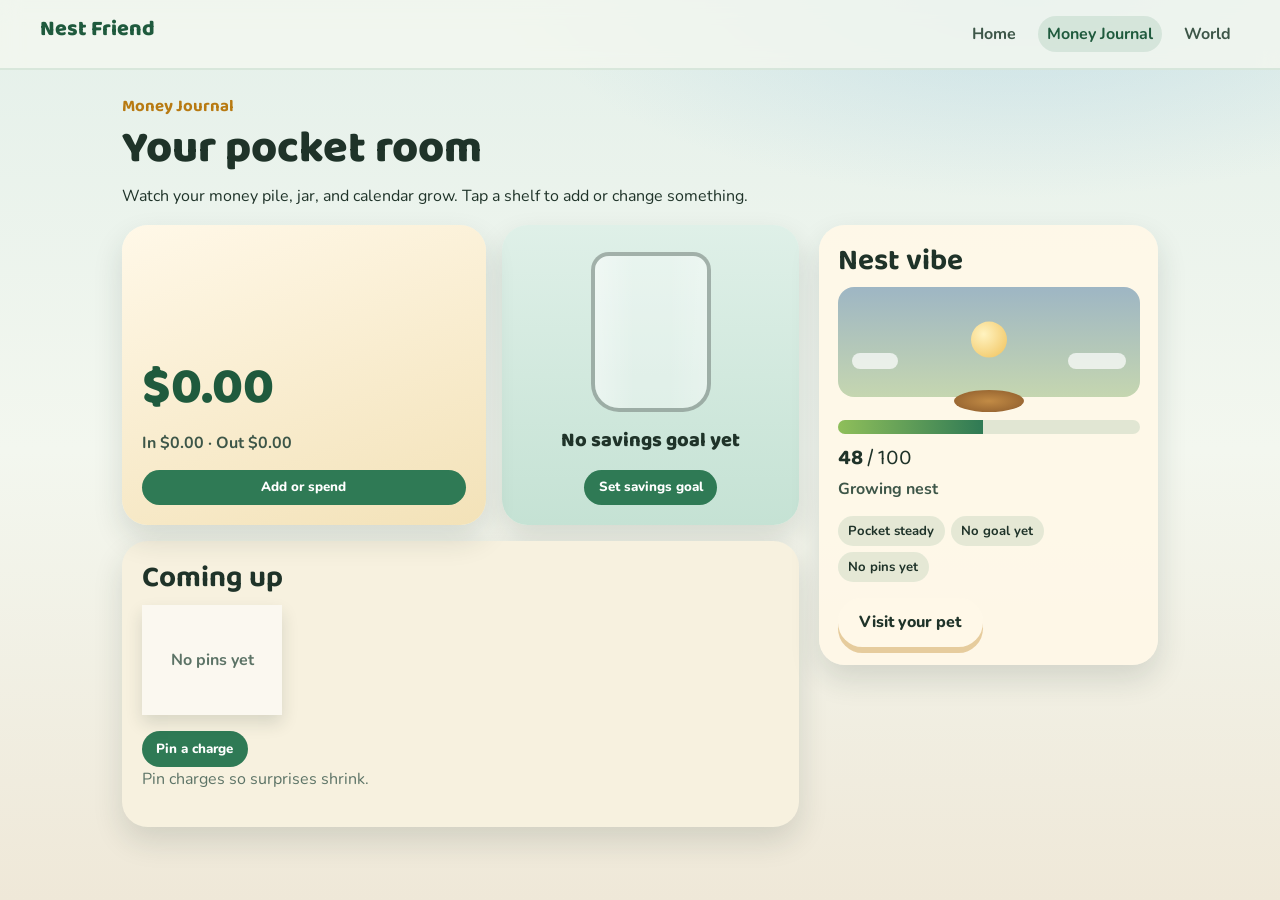
==== budget.html @ 7191e3bd "init" ====
<!DOCTYPE html>
<html lang="en">
<head>
  <meta charset="UTF-8">
  <meta name="viewport" content="width=device-width, initial-scale=1.0">
  <title>Money Journal</title>
  <link rel="preconnect" href="https://fonts.googleapis.com">
  <link rel="preconnect" href="https://fonts.gstatic.com" crossorigin>
  <link href="https://fonts.googleapis.com/css2?family=Baloo+2:wght@500;600;700;800&family=Nunito:wght@400;600;700;800&display=swap" rel="stylesheet">
  <link rel="stylesheet" href="css/styles.css">
</head>
<body class="page-budget">
  <div class="sky-wash sky-wash-soft" aria-hidden="true"></div>

  <header class="site-header">
    <a class="brand" href="index.html" data-brand="nest">Nest Friend</a>
    <nav class="site-nav" aria-label="Main">
      <a href="index.html">Home</a>
      <a href="budget.html" aria-current="page">Money Journal</a>
      <a href="world.html" data-brand="world">World</a>
    </nav>
  </header>

  <main class="pocket-room">
    <header class="pocket-intro">
      <p class="eyebrow">Money Journal</p>
      <h1>Your pocket room</h1>
      <p>Watch your money pile, jar, and calendar grow. Tap a shelf to add or change something.</p>
    </header>

    <section class="pocket-scene" aria-label="Money visualization">
      <div class="pocket-table">
        <div class="pocket-pile" id="pocket-pile">
          <div class="coin-field" id="coin-field" aria-hidden="true"></div>
          <p class="pocket-amount" id="current-balance">$0.00</p>
          <p class="pocket-caption" id="balance-summary">Your pocket is empty</p>
          <button type="button" class="shelf-btn" id="open-money">Add or spend</button>
        </div>

        <div class="savings-jar-wrap" id="savings-jar-wrap">
          <div class="jar">
            <div class="jar-fill" id="jar-fill"></div>
            <div class="jar-glass"></div>
          </div>
          <p class="jar-label" id="goal-label">No savings goal yet</p>
          <p class="jar-amounts" id="goal-amounts"></p>
          <button type="button" class="shelf-btn" id="open-goal">Set savings goal</button>
        </div>

        <div class="charge-board" id="charge-board">
          <h2>Coming up</h2>
          <ul class="sticky-notes" id="sticky-notes"></ul>
          <button type="button" class="shelf-btn" id="open-charge">Pin a charge</button>
          <p class="muted" id="charges-note"></p>
        </div>
      </div>

      <aside class="vibe-card" aria-labelledby="vibe-heading">
        <h2 id="vibe-heading">Nest vibe</h2>
        <div class="vibe-meter" id="vibe-meter">
          <div class="vibe-sky" id="vibe-sky">
            <span class="vibe-sun" id="vibe-sun"></span>
            <span class="vibe-cloud left"></span>
            <span class="vibe-cloud right"></span>
          </div>
          <div class="vibe-nest-mini"></div>
          <div class="vibe-track">
            <div class="vibe-fill" id="vibe-fill"></div>
          </div>
          <p class="vibe-score"><strong id="vibe-score-num">0</strong> / 100</p>
          <p class="vibe-label" id="vibe-label">Warming up</p>
        </div>
        <ul class="vibe-chips" id="vibe-chips"></ul>
        <a class="btn btn-soft" href="index.html">Visit your pet</a>
      </aside>
    </section>
  </main>

  <div class="modal" id="money-modal" hidden>
    <div class="modal-card" role="dialog" aria-modal="true" aria-labelledby="money-modal-title">
      <button type="button" class="modal-close" data-close="money-modal" aria-label="Close">Close</button>
      <h2 id="money-modal-title">Add or spend</h2>
      <div class="tab-row" role="tablist">
        <button type="button" class="tab is-active" data-tab="in">Money in</button>
        <button type="button" class="tab" data-tab="out">Money out</button>
      </div>
      <form id="form-money-in" class="entry-form tab-panel" data-panel="in">
        <label>What is it?<input type="text" name="label" maxlength="60" required placeholder="Saturday allowance"></label>
        <label>How much?<input type="number" name="amount" min="0.01" step="0.01" required placeholder="10.00"></label>
        <button type="submit" class="btn btn-primary">Drop into pocket</button>
      </form>
      <form id="form-money-out" class="entry-form tab-panel" data-panel="out" hidden>
        <label>What is it?<input type="text" name="label" maxlength="60" required placeholder="Library book sale"></label>
        <label>How much?<input type="number" name="amount" min="0.01" step="0.01" required placeholder="5.00"></label>
        <button type="submit" class="btn btn-primary">Take from pocket</button>
      </form>
      <div class="split-lists">
        <div>
          <h3>Recent money in</h3>
          <ul class="entry-list" id="list-money-in"></ul>
        </div>
        <div>
          <h3>Recent money out</h3>
          <ul class="entry-list" id="list-money-out"></ul>
        </div>
      </div>
    </div>
  </div>

  <div class="modal" id="goal-modal" hidden>
    <div class="modal-card" role="dialog" aria-modal="true" aria-labelledby="goal-modal-title">
      <button type="button" class="modal-close" data-close="goal-modal" aria-label="Close">Close</button>
      <h2 id="goal-modal-title">Savings jar</h2>
      <form id="form-goal" class="entry-form">
        <label>What are you saving for?<input type="text" name="label" maxlength="60" required placeholder="New skateboard"></label>
        <label>Goal amount<input type="number" name="target" min="0.01" step="0.01" required placeholder="40.00"></label>
        <label>Already in the jar<input type="number" name="current" min="0" step="0.01" required placeholder="0.00"></label>
        <button type="submit" class="btn btn-primary">Update jar</button>
      </form>
    </div>
  </div>

  <div class="modal" id="charge-modal" hidden>
    <div class="modal-card" role="dialog" aria-modal="true" aria-labelledby="charge-modal-title">
      <button type="button" class="modal-close" data-close="charge-modal" aria-label="Close">Close</button>
      <h2 id="charge-modal-title">Pin an upcoming charge</h2>
      <form id="form-charge" class="entry-form">
        <label>What is coming up?<input type="text" name="label" maxlength="60" required placeholder="Class field trip"></label>
        <label>How much?<input type="number" name="amount" min="0.01" step="0.01" required placeholder="12.00"></label>
        <label>When?<input type="date" name="dueDate" required></label>
        <button type="submit" class="btn btn-primary">Pin to board</button>
      </form>
      <ul class="entry-list" id="list-charges"></ul>
    </div>
  </div>

  <script src="js/storage.js"></script>
  <script src="js/finance.js"></script>
  <script src="js/creature.js"></script>
  <script src="js/budget.js"></script>
</body>
</html>
---- css/styles.css ----
:root {
  --ink: #1f3329;
  --ink-soft: #3d5648;
  --muted: #5c7366;
  --paper: #f3f7ef;
  --leaf: #2f7a55;
  --leaf-deep: #1f5a3d;
  --moss: #7fb089;
  --honey: #e0a12a;
  --honey-deep: #b87a12;
  --sky: #9ec9e0;
  --blush: #e8a08a;
  --cream: #fff8e8;
  --shadow: rgba(31, 51, 41, 0.14);
  --radius: 1.25rem;
  --font-display: "Baloo 2", "Trebuchet MS", sans-serif;
  --font-body: "Nunito", "Segoe UI", sans-serif;
}

*, *::before, *::after { box-sizing: border-box; }
html { scroll-behavior: smooth; }
body {
  margin: 0;
  min-height: 100vh;
  font-family: var(--font-body);
  color: var(--ink);
  background: var(--paper);
  line-height: 1.55;
  overflow-x: hidden;
}
img, svg { max-width: 100%; display: block; }
a { color: var(--leaf-deep); }
h1, h2, h3, .brand, .brand-mark {
  font-family: var(--font-display);
  line-height: 1.15;
  margin: 0 0 0.6rem;
}
h1 { font-size: clamp(1.8rem, 4vw, 2.8rem); font-weight: 800; }
h2 { font-size: clamp(1.35rem, 3vw, 1.85rem); font-weight: 700; }
p { margin: 0 0 1rem; }

.sky-wash {
  position: fixed;
  inset: 0;
  z-index: -1;
  background:
    radial-gradient(ellipse 80% 50% at 15% 0%, rgba(158, 201, 224, 0.55), transparent 55%),
    linear-gradient(180deg, #d8ebe4 0%, #f3f7ef 45%, #eaf2e4 100%);
}
.sky-wash-soft {
  background:
    radial-gradient(ellipse 70% 40% at 80% 0%, rgba(158, 201, 224, 0.4), transparent 55%),
    linear-gradient(180deg, #e4f0ea 0%, #f3f7ef 50%, #efe8d8 100%);
}

.site-header {
  display: flex;
  flex-wrap: wrap;
  align-items: center;
  justify-content: space-between;
  gap: 0.75rem 1.5rem;
  padding: 1rem clamp(1rem, 4vw, 2.5rem);
  position: sticky;
  top: 0;
  z-index: 20;
  backdrop-filter: blur(10px);
  background: rgba(243, 247, 239, 0.82);
  border-bottom: 2px solid rgba(47, 122, 85, 0.12);
}
.header-over-hero {
  position: absolute;
  top: 0; left: 0; right: 0;
  background: transparent;
  border-bottom: none;
  backdrop-filter: none;
}
.brand {
  font-size: 1.35rem;
  font-weight: 800;
  text-decoration: none;
  color: var(--leaf-deep);
}
.site-nav { display: flex; flex-wrap: wrap; gap: 0.35rem 0.85rem; }
.site-nav a {
  text-decoration: none;
  font-weight: 700;
  color: var(--ink-soft);
  padding: 0.35rem 0.55rem;
  border-radius: 999px;
}
.site-nav a:hover,
.site-nav a[aria-current="page"] {
  background: rgba(47, 122, 85, 0.12);
  color: var(--leaf-deep);
}

.btn {
  display: inline-flex;
  align-items: center;
  justify-content: center;
  border: none;
  border-radius: 999px;
  padding: 0.75rem 1.35rem;
  font-family: var(--font-body);
  font-size: 1rem;
  font-weight: 800;
  cursor: pointer;
  text-decoration: none;
  transition: transform 0.15s ease;
}
.btn:hover { transform: translateY(-2px); }
.btn:disabled { opacity: 0.45; cursor: not-allowed; transform: none; }
.btn-primary { background: var(--leaf); color: #fff; box-shadow: 0 8px 0 var(--leaf-deep); }
.btn-soft { background: var(--cream); color: var(--ink); box-shadow: 0 6px 0 rgba(184, 122, 18, 0.35); }
.eyebrow {
  font-family: var(--font-display);
  font-weight: 700;
  font-size: 1.05rem;
  color: var(--honey-deep);
  margin-bottom: 0.2rem;
}
.muted { color: var(--muted); }
.brand-mark {
  font-size: clamp(2rem, 6vw, 3.4rem);
  font-weight: 800;
  color: var(--leaf-deep);
}

.modal {
  position: fixed;
  inset: 0;
  z-index: 50;
  display: grid;
  place-items: center;
  padding: 1rem;
  background: rgba(31, 51, 41, 0.45);
}
.modal[hidden] { display: none !important; }
.modal-card {
  width: min(520px, 100%);
  background: var(--cream);
  border-radius: calc(var(--radius) + 0.4rem);
  padding: 1.5rem 1.35rem 1.6rem;
  box-shadow: 0 24px 50px rgba(31, 51, 41, 0.28);
  position: relative;
  max-height: min(92vh, 900px);
  overflow: auto;
  animation: panel-in 0.45s ease both;
}
.modal-card.wide, .lesson-card { width: min(760px, 100%); }
.modal-close {
  position: absolute;
  top: 0.85rem;
  right: 0.85rem;
  border: none;
  background: rgba(47, 122, 85, 0.12);
  border-radius: 999px;
  padding: 0.4rem 0.75rem;
  font-family: var(--font-body);
  font-weight: 800;
  cursor: pointer;
}
.modal-error { min-height: 1.25rem; color: #a14d3a; font-weight: 700; }
.field-label { display: grid; gap: 0.35rem; font-weight: 700; margin-bottom: 0.9rem; }
.field-label input,
.look-panel select,
.entry-form input,
.match-row select,
.budget-row input {
  width: 100%;
  border: 2px solid rgba(47, 122, 85, 0.22);
  border-radius: 0.9rem;
  padding: 0.75rem 0.9rem;
  font: inherit;
  background: #fff;
}

.egg-grid {
  display: grid;
  grid-template-columns: repeat(3, 1fr);
  gap: 0.75rem;
  margin-bottom: 1rem;
}
.egg-choice {
  border: 2px solid rgba(47, 122, 85, 0.18);
  background: #fff;
  border-radius: 1rem;
  padding: 0.85rem 0.5rem;
  cursor: pointer;
  font-family: var(--font-body);
}
.egg-choice.is-selected, .egg-choice:hover { border-color: var(--leaf); }
.egg-shell {
  display: block;
  width: 54px;
  height: 68px;
  margin: 0 auto 0.55rem;
  border-radius: 50% 50% 48% 48%;
  background:
    radial-gradient(circle at 30% 30%, rgba(255,255,255,0.55), transparent 40%),
    radial-gradient(circle at 70% 60%, var(--speck) 0 8%, transparent 9%),
    var(--shell);
}
.egg-choice strong { display: block; font-size: 0.9rem; text-align: center; }

.hatch-overlay {
  position: fixed;
  inset: 0;
  z-index: 60;
  display: grid;
  place-content: center;
  gap: 1rem;
  background: linear-gradient(180deg, #8ec4dc, #9fcf9a);
  text-align: center;
  font-family: var(--font-display);
  font-size: 1.6rem;
  font-weight: 800;
}
.hatch-overlay[hidden] { display: none !important; }
.hatch-egg {
  width: 110px;
  height: 140px;
  margin: 0 auto;
  border-radius: 50% 50% 48% 48%;
  background:
    radial-gradient(circle at 30% 30%, rgba(255,255,255,0.55), transparent 40%),
    radial-gradient(circle at 70% 60%, var(--speck, #b87a12) 0 8%, transparent 9%),
    var(--shell, #f0c15a);
}
.hatch-egg.is-shaking { animation: egg-shake 0.35s ease-in-out infinite; }
.hatch-egg.is-cracking { animation: egg-pop 0.5s ease forwards; }

/* Home nest */
.nest-layout {
  display: grid;
  grid-template-columns: minmax(260px, 340px) 1fr;
  min-height: 100vh;
  min-height: 100dvh;
}
.nest-layout[hidden] { display: none !important; }
.stats-rail {
  padding: 5.5rem 1.15rem 1.5rem;
  background: rgba(255, 248, 232, 0.94);
  border-right: 2px solid rgba(47, 122, 85, 0.12);
  display: flex;
  flex-direction: column;
  gap: 0.85rem;
  z-index: 2;
  overflow: auto;
  max-height: 100vh;
}
.nest-vibe {
  display: flex;
  justify-content: space-between;
  gap: 0.5rem;
  font-weight: 700;
  margin: 0;
  padding: 0.55rem 0.75rem;
  border-radius: 999px;
  background: rgba(47, 122, 85, 0.1);
}
.stat-meters { display: grid; gap: 0.65rem; }
.meter-top {
  display: flex;
  justify-content: space-between;
  font-weight: 700;
  font-size: 0.9rem;
  margin-bottom: 0.2rem;
}
.meter-track {
  height: 12px;
  border-radius: 999px;
  background: rgba(47, 122, 85, 0.15);
  overflow: hidden;
}
.meter-fill {
  height: 100%;
  width: 0%;
  border-radius: inherit;
  background: linear-gradient(90deg, var(--moss), var(--leaf));
  transition: width 0.45s ease;
}
.token-row, .flower-row {
  display: flex;
  justify-content: space-between;
  align-items: center;
  background: rgba(47, 122, 85, 0.1);
  border-radius: 1rem;
  padding: 0.55rem 0.85rem;
  font-weight: 700;
}
.token-row strong {
  font-family: var(--font-display);
  font-size: 1.35rem;
  color: var(--leaf-deep);
}
.flower-row { background: rgba(224, 161, 42, 0.18); }
.care-feedback { min-height: 1.25rem; margin: 0; font-weight: 700; color: var(--leaf-deep); }
.wellbeing-link {
  margin: 0; padding: 0.65rem 0.75rem; border-left: 4px solid var(--honey); border-radius: 0.65rem;
  background: rgba(255,255,255,0.5); color: var(--ink-soft); font-size: 0.78rem; line-height: 1.4;
}
.rail-links { display: grid; gap: 0.65rem; margin-top: 0.5rem; }

.nest-shop {
  background: rgba(255,255,255,0.55);
  border-radius: 1rem;
  padding: 0.35rem;
}
.shop-toggle {
  width: 100%;
  display: flex;
  justify-content: space-between;
  align-items: center;
  border: none;
  background: transparent;
  font-family: var(--font-display);
  font-size: 1.2rem;
  font-weight: 800;
  color: var(--ink);
  cursor: pointer;
  padding: 0.55rem 0.65rem;
}
.shop-toggle-hint {
  font-family: var(--font-body);
  font-size: 0.85rem;
  font-weight: 700;
  color: var(--leaf-deep);
  background: rgba(47, 122, 85, 0.12);
  border-radius: 999px;
  padding: 0.2rem 0.55rem;
}
.shop-panel {
  padding: 0 0.55rem 0.7rem;
  border-top: 1px solid rgba(47, 122, 85, 0.12);
}
.shop-panel[hidden] { display: none !important; }
.shop-note { font-size: 0.88rem; color: var(--ink-soft); margin: 0.65rem 0; }
.shop-list { display: grid; gap: 0.55rem; }
.shop-item {
  display: grid;
  grid-template-columns: 1fr auto;
  gap: 0.5rem;
  align-items: center;
  background: #fff;
  border-radius: 0.85rem;
  padding: 0.55rem 0.65rem;
}
.shop-item.is-previewing { outline: 2px solid var(--honey); }
.shop-item strong { display: block; font-size: 0.95rem; }
.shop-item span { display: block; font-size: 0.78rem; color: var(--muted); font-weight: 600; }
.shop-color { display: inline-flex; align-items: center; gap: 0.35rem; margin-top: 0.35rem; font-size: 0.76rem; font-weight: 800; }
.shop-color input { width: 30px; height: 24px; padding: 1px; border: 1px solid rgba(31,51,41,.2); border-radius: 6px; cursor: pointer; }
.shop-actions { display: grid; gap: 0.3rem; }
.shop-mini { padding: 0.4rem 0.7rem; font-size: 0.85rem; box-shadow: none; }
.shop-preview-bar {
  margin-top: 0.75rem;
  display: grid;
  gap: 0.45rem;
  background: rgba(224, 161, 42, 0.15);
  border-radius: 0.85rem;
  padding: 0.65rem;
}
.shop-preview-bar p { margin: 0; font-weight: 700; }
.memory-box-button {
  display: flex; align-items: center; gap: 0.7rem; width: 100%; border: 2px solid rgba(111,79,137,.22);
  border-radius: 1rem; padding: 0.7rem 0.8rem; background: linear-gradient(135deg,#f7eefc,#fff8e8);
  color: #514060; text-align: left; cursor: pointer;
}
.memory-box-button > span:first-child { font-size: 1.8rem; }
.memory-box-button strong, .memory-box-button small { display: block; }
.memory-box-button small { color: var(--muted); margin-top: 0.12rem; }
.memory-card { max-width: min(1000px, 94vw); max-height: 88vh; overflow: auto; }
.memory-grid { display: grid; gap: 1rem; }
.memory-row { border-top: 1px solid rgba(47,122,85,.14); padding-top: .8rem; }
.memory-row h3 { margin: 0 0 .55rem; }
.memory-stages { display: grid; grid-template-columns: repeat(4, minmax(100px, 1fr)); gap: .65rem; }
.memory-slot { border-radius: .9rem; padding: .5rem; text-align: center; background: #f7f3e8; overflow: hidden; }
.memory-slot strong, .memory-slot small { display: block; }
.memory-slot small { color: var(--muted); }
.memory-portrait { height: 84px; display: grid; place-items: center; }
.memory-creature { width: 88px; }
.memory-slot.is-locked .memory-creature { filter: brightness(0) opacity(.18); }

.nest-stage {
  position: relative;
  overflow: hidden;
  min-height: 100vh;
}
.nest-scenery { position: absolute; inset: 0; pointer-events: none; }
.nest-sky-layer {
  position: absolute;
  inset: 0 0 42% 0;
  background: linear-gradient(180deg, #6eafd4 0%, #a9d4e8 48%, #d5e9b8 100%);
}
.sun-disc {
  position: absolute;
  top: 12%;
  right: 14%;
  width: 70px;
  height: 70px;
  border-radius: 50%;
  background: radial-gradient(circle at 35% 35%, #fff3c0, #f0c15a 60%, #e0a12a);
  box-shadow: 0 0 40px rgba(240, 193, 90, 0.55);
  animation: sun-pulse 4s ease-in-out infinite;
}
.cloud {
  position: absolute;
  background: rgba(255,255,255,0.85);
  border-radius: 40px;
  height: 28px;
}
.cloud::before, .cloud::after {
  content: "";
  position: absolute;
  background: inherit;
  border-radius: 50%;
}
.cloud::before { width: 34px; height: 34px; top: -16px; left: 12px; }
.cloud::after { width: 24px; height: 24px; top: -10px; right: 14px; }
.c1 { width: 90px; top: 18%; left: 12%; animation: cloud-drift 22s linear infinite; }
.c2 { width: 70px; top: 28%; left: 48%; animation: cloud-drift 28s linear infinite reverse; }
.c3 { width: 110px; top: 14%; left: 68%; animation: cloud-drift 26s linear infinite; }

.nest-grass-layer {
  position: absolute;
  left: 0; right: 0; bottom: 0;
  height: 48%;
  background:
    radial-gradient(ellipse at 30% 20%, rgba(143, 191, 90, 0.55), transparent 40%),
    radial-gradient(ellipse at 70% 10%, rgba(90, 150, 80, 0.4), transparent 45%),
    linear-gradient(180deg, #86c071 0%, #5fa85a 40%, #3f7a45 100%);
  overflow: hidden;
}
.grass-tuft-field { position: absolute; inset: 0; }
.grass-tuft {
  position: absolute;
  width: 5px;
  border-radius: 80% 80% 20% 20%;
  background: linear-gradient(180deg, #6aaa6e, var(--shade, #3f7a45));
  transform: rotate(var(--lean, 0deg));
  transform-origin: bottom center;
  box-shadow: 4px 0 0 -1px rgba(47, 122, 85, 0.45);
}
.meadow-flower {
  position: absolute;
  width: 12px;
  height: 12px;
  border-radius: 50%;
  background: var(--petal, #e8a08a);
  box-shadow:
    0 -5px 0 -2px var(--petal, #e8a08a),
    5px 0 0 -2px var(--petal, #e8a08a),
    0 5px 0 -2px var(--petal, #e8a08a),
    -5px 0 0 -2px var(--petal, #e8a08a),
    0 0 0 2px #f7e7c5;
}
.meadow-flower::after {
  content: "";
  position: absolute;
  left: 50%;
  top: 50%;
  width: 4px;
  height: 4px;
  margin: -2px 0 0 -2px;
  border-radius: 50%;
  background: #f0c15a;
}

.nest-focal {
  position: absolute;
  left: 50%;
  bottom: 0;
  width: min(520px, 94vw);
  height: min(560px, 78vh);
  transform: translateX(-50%);
  z-index: 3;
}
.nest-orbit {
  position: absolute;
  left: 50%;
  top: 42%;
  width: min(400px, 86vw);
  height: min(400px, 86vw);
  transform: translate(-50%, -50%);
  z-index: 2;
  pointer-events: none;
}
.nest-orbit .orbit-btn { pointer-events: auto; }
.orbit-btn {
  --x: 0px;
  --y: 0px;
  position: absolute;
  left: 50%;
  top: 50%;
  width: 70px;
  height: 70px;
  margin: -35px;
  border-radius: 50%;
  border: 3px solid rgba(255, 248, 232, 0.85);
  background: rgba(255, 248, 232, 0.95);
  box-shadow: 0 10px 20px var(--shadow);
  font-family: var(--font-display);
  font-weight: 800;
  font-size: 0.92rem;
  color: var(--leaf-deep);
  cursor: pointer;
  transform: translate(var(--x), var(--y));
  z-index: 3;
}
.orbit-btn:hover:not(:disabled) {
  transform: translate(var(--x), var(--y)) scale(1.06);
}
.orbit-btn:disabled { opacity: 0.45; cursor: not-allowed; }
.orbit-left-top { --x: -165px; --y: -72px; }
.orbit-left-bottom { --x: -185px; --y: 40px; }
.orbit-right-top { --x: 165px; --y: -72px; }
.orbit-right-bottom { --x: 185px; --y: 40px; }

.nest-stack {
  position: absolute;
  left: 50%;
  bottom: 8%;
  width: min(260px, 62vw);
  transform: translateX(-50%);
  display: grid;
  justify-items: center;
  z-index: 4;
}
.creature-wrap.on-nest {
  width: min(210px, 52vw);
  margin-bottom: -58px;
  z-index: 3;
  position: relative;
}
.nest-bed {
  position: relative;
  width: 100%;
  height: 88px;
  z-index: 1;
}
.nest-rim {
  position: absolute;
  inset: 0;
  border-radius: 50%;
  background: radial-gradient(ellipse at center, #c7a05a 0%, #8b5a2b 62%, #6e4420 100%);
  box-shadow: inset 0 10px 16px rgba(0,0,0,0.18), 0 12px 20px rgba(31,51,41,0.2);
}
.nest-inner {
  position: absolute;
  left: 14%;
  right: 14%;
  top: 22%;
  bottom: 18%;
  border-radius: 50%;
  background: radial-gradient(ellipse at center, #e2b87a, #b8894d);
}
.nest-decor { position: absolute; inset: 0; z-index: 2; }
.decor-pillow {
  position: absolute;
  left: 30%;
  top: 28%;
  width: 40%;
  height: 34%;
  border-radius: 40%;
  background: var(--item-color, #f7e7c5);
  box-shadow: inset 0 -4px 8px rgba(0,0,0,0.12);
}
.decor-lantern {
  position: absolute;
  right: 8%;
  top: -28px;
  width: 22px;
  height: 34px;
  border-radius: 6px;
  background: var(--item-color, #e0a12a);
  box-shadow: 0 0 18px rgba(240, 193, 90, 0.8);
}
.decor-bloom {
  position: absolute;
  width: 16px;
  height: 16px;
  border-radius: 50%;
  background: var(--item-color, #e8a08a);
}
.decor-bloom.b1 { left: 10%; top: 20%; }
.decor-bloom.b2 { right: 12%; top: 18%; }
.decor-bloom.b3 { left: 46%; top: -6%; }

.creature {
  width: 100%;
  height: auto;
  transform-origin: 50% 85%;
}
.creature.tiny { width: 54px; }
.creature.world-pet { width: 110px; }
.creature.age-baby { scale: .82; }
.creature.age-teen { scale: .92; }
.creature.age-adult { scale: 1; }
.creature.age-elderly { scale: 1.04; filter: saturate(.82); }
.creature-cheek { fill: var(--blush); opacity: 0.85; }
.creature-eye, .creature-pupil { fill: var(--ink); }
.creature-mouth { stroke: var(--ink); }
.creature-shadow { fill: rgba(31, 51, 41, 0.22); }
.creature-wrap.is-happy .creature { animation: creature-bounce 0.7s ease; }
.creature-wrap.idle-tilt .creature { animation: idle-tilt 0.85s ease; }
.creature-wrap.idle-stretch .creature { animation: idle-stretch 0.9s ease; }
.creature-wrap.idle-hop .creature { animation: idle-hop 0.75s ease; }
.creature-wrap.idle-wiggle .creature { animation: idle-wiggle 0.8s ease; }

.creature-speech.under-nest {
  width: min(240px, 90%);
  margin: 0.85rem 0 0;
  background: rgba(255, 248, 232, 0.96);
  border-radius: 1rem;
  padding: 0.55rem 0.8rem;
  font-weight: 700;
  font-size: 0.92rem;
  box-shadow: 0 6px 16px var(--shadow);
  min-height: 2.5rem;
  z-index: 5;
  text-align: center;
}

/* Budget */
.pocket-room {
  max-width: 1100px;
  margin: 0 auto;
  padding: 1.5rem clamp(1rem, 4vw, 2rem) 3rem;
}
.pocket-scene {
  display: grid;
  grid-template-columns: 1.5fr 0.75fr;
  gap: 1.25rem;
}
.pocket-table {
  display: grid;
  grid-template-columns: 1.1fr 0.9fr;
  grid-template-areas: "pile jar" "board board";
  gap: 1rem;
}
.pocket-pile {
  grid-area: pile;
  min-height: 280px;
  border-radius: calc(var(--radius) + 0.35rem);
  padding: 1.25rem;
  background: linear-gradient(160deg, #fff8e8, #f3e2b8);
  box-shadow: 0 14px 30px var(--shadow);
  position: relative;
  display: flex;
  flex-direction: column;
  justify-content: flex-end;
}
.coin-field { position: absolute; inset: 1.2rem 1.2rem 5.5rem; }
.vis-coin {
  position: absolute;
  left: var(--x);
  top: var(--y);
  width: 42px;
  height: 42px;
  border-radius: 50%;
  background: radial-gradient(circle at 35% 30%, #ffe9a8, #e0a12a 55%, #b87a12 100%);
  box-shadow: 0 4px 0 #9a6810;
  animation: coin-pop 0.45s ease both;
}
.pocket-amount {
  font-family: var(--font-display);
  font-size: clamp(2.2rem, 5vw, 3.2rem);
  font-weight: 800;
  color: var(--leaf-deep);
  margin: 0;
  position: relative;
  z-index: 1;
}
.pocket-caption {
  margin: 0.2rem 0 0.85rem;
  font-weight: 700;
  color: var(--ink-soft);
  position: relative;
  z-index: 1;
}
.savings-jar-wrap {
  grid-area: jar;
  border-radius: calc(var(--radius) + 0.35rem);
  padding: 1.25rem;
  background: linear-gradient(180deg, #dff0e8, #c5e2d4);
  box-shadow: 0 14px 30px var(--shadow);
  text-align: center;
}
.jar {
  width: 120px;
  height: 160px;
  margin: 0.4rem auto 0.85rem;
  position: relative;
  border: 4px solid rgba(31, 51, 41, 0.35);
  border-radius: 18px 18px 28px 28px;
  background: rgba(255,255,255,0.35);
  overflow: hidden;
}
.jar-fill {
  position: absolute;
  left: 0; right: 0; bottom: 0;
  height: 0%;
  background: linear-gradient(180deg, #f0c15a, #e0a12a);
  transition: height 0.45s ease;
}
.jar-glass {
  position: absolute;
  inset: 0;
  background: linear-gradient(90deg, rgba(255,255,255,0.35), transparent 35%, transparent 65%, rgba(255,255,255,0.2));
}
.jar-label { font-family: var(--font-display); font-size: 1.25rem; font-weight: 800; margin: 0 0 0.25rem; }
.jar-amounts { margin: 0 0 0.85rem; font-weight: 700; color: var(--ink-soft); }
.charge-board {
  grid-area: board;
  border-radius: calc(var(--radius) + 0.35rem);
  padding: 1.25rem;
  background: #f7f1df;
  box-shadow: 0 14px 30px var(--shadow);
}
.sticky-notes {
  list-style: none;
  margin: 0 0 1rem;
  padding: 0;
  display: flex;
  flex-wrap: wrap;
  gap: 0.75rem;
}
.sticky {
  width: 140px;
  min-height: 110px;
  padding: 0.75rem;
  background: #ffe9a0;
  box-shadow: 0 8px 16px var(--shadow);
  transform: rotate(var(--rot, 0deg));
  display: grid;
  gap: 0.25rem;
  font-weight: 700;
}
.sticky.empty {
  background: rgba(255,255,255,0.55);
  color: var(--muted);
  place-items: center;
}
.shelf-btn {
  border: none;
  border-radius: 999px;
  padding: 0.55rem 0.9rem;
  background: var(--leaf);
  color: #fff;
  font-family: var(--font-body);
  font-weight: 800;
  cursor: pointer;
}

.vibe-card {
  border-radius: calc(var(--radius) + 0.35rem);
  padding: 1.15rem;
  background: rgba(255, 248, 232, 0.92);
  box-shadow: 0 14px 30px var(--shadow);
  align-self: start;
}
.vibe-meter { margin-bottom: 0.85rem; }
.vibe-sky {
  position: relative;
  height: 110px;
  border-radius: 1rem;
  overflow: hidden;
  margin-bottom: 0.65rem;
  transition: background 0.4s ease;
}
.vibe-sky.vibe-sunny { background: linear-gradient(180deg, #7eb7d8, #cfe8bf); }
.vibe-sky.vibe-mild { background: linear-gradient(180deg, #9eb6c4, #c5d6b0); }
.vibe-sky.vibe-stormy { background: linear-gradient(180deg, #6d7f8a, #8a9a78); }
.vibe-sun {
  position: absolute;
  left: 50%;
  top: 18px;
  width: 36px;
  height: 36px;
  margin-left: -18px;
  border-radius: 50%;
  background: radial-gradient(circle at 35% 35%, #fff3c0, #f0c15a);
  transition: transform 0.45s ease;
}
.vibe-cloud {
  position: absolute;
  bottom: 28px;
  width: 46px;
  height: 16px;
  border-radius: 20px;
  background: rgba(255,255,255,0.7);
}
.vibe-cloud.left { left: 14px; }
.vibe-cloud.right { right: 14px; width: 58px; }
.vibe-nest-mini {
  width: 70px;
  height: 22px;
  margin: -18px auto 0.55rem;
  border-radius: 50%;
  background: radial-gradient(ellipse at center, #c28b45, #8b5a2b);
  position: relative;
  z-index: 1;
}
.vibe-track {
  height: 14px;
  border-radius: 999px;
  background: rgba(47, 122, 85, 0.14);
  overflow: hidden;
}
.vibe-fill {
  height: 100%;
  width: 0%;
  background: linear-gradient(90deg, #8fbf5a, #2f7a55);
  transition: width 0.45s ease;
}
.vibe-score {
  margin: 0.45rem 0 0.15rem;
  font-family: var(--font-display);
  font-size: 1.35rem;
}
.vibe-label { margin: 0 0 0.75rem; font-weight: 700; color: var(--ink-soft); }
.vibe-chips {
  list-style: none;
  margin: 0 0 1rem;
  padding: 0;
  display: flex;
  flex-wrap: wrap;
  gap: 0.4rem;
}
.vibe-chips li {
  background: rgba(47, 122, 85, 0.12);
  border-radius: 999px;
  padding: 0.3rem 0.65rem;
  font-size: 0.82rem;
  font-weight: 700;
}

.tab-row { display: flex; gap: 0.5rem; margin-bottom: 1rem; }
.tab {
  border: none;
  border-radius: 999px;
  padding: 0.55rem 0.95rem;
  background: rgba(47, 122, 85, 0.12);
  font-family: var(--font-body);
  font-weight: 800;
  cursor: pointer;
}
.tab.is-active { background: var(--leaf); color: #fff; }
.entry-form { display: grid; gap: 0.85rem; margin-bottom: 1rem; }
.entry-form label { display: grid; gap: 0.35rem; font-weight: 700; }
.split-lists { display: grid; grid-template-columns: 1fr 1fr; gap: 1rem; }
.entry-list { list-style: none; margin: 0; padding: 0; display: grid; gap: 0.55rem; }
.entry-list li {
  display: flex;
  justify-content: space-between;
  align-items: center;
  gap: 0.75rem;
  background: rgba(255,255,255,0.72);
  border-radius: 0.9rem;
  padding: 0.7rem 0.85rem;
  font-weight: 700;
}
.entry-meta { display: grid; gap: 0.1rem; }
.entry-date { font-size: 0.82rem; font-weight: 600; color: var(--muted); }
.entry-amount { font-family: var(--font-display); font-size: 1.1rem; color: var(--leaf-deep); white-space: nowrap; }
.entry-amount.out { color: #a14d3a; }
.btn-remove {
  border: none;
  background: transparent;
  color: var(--muted);
  font-family: var(--font-body);
  font-weight: 800;
  cursor: pointer;
}

/* World */
.flower-badge {
  display: inline-flex;
  align-items: center;
  gap: 0.4rem;
  background: rgba(224, 161, 42, 0.2);
  border-radius: 999px;
  padding: 0.4rem 0.8rem;
  font-weight: 700;
}
.flower-icon {
  width: 16px;
  height: 16px;
  border-radius: 50%;
  background: radial-gradient(circle at 30% 30%, #ffe9a8, #e0a12a);
}
.world-shell {
  display: grid;
  grid-template-columns: minmax(240px, 300px) 1fr;
  gap: 1rem;
  padding: 1rem clamp(0.75rem, 3vw, 1.5rem) 1.5rem;
  min-height: calc(100vh - 74px);
}
.world-side {
  background: rgba(255, 248, 232, 0.9);
  border-radius: calc(var(--radius) + 0.25rem);
  padding: 1.1rem 1rem 1.25rem;
  box-shadow: 0 12px 28px var(--shadow);
  overflow: auto;
  max-height: calc(100vh - 100px);
}
.look-panel { display: grid; gap: 0.5rem; margin: 1rem 0; }
.look-panel[hidden] { display: none !important; }
.look-toggle {
  width: 100%; display: flex; justify-content: space-between; align-items: center; border: 0; border-radius: .85rem;
  padding: .7rem .8rem; background: rgba(47,122,85,.12); color: var(--leaf-deep);
  font-family: var(--font-display); font-weight: 800; cursor: pointer;
}
.look-panel label { display: grid; gap: 0.25rem; font-weight: 700; font-size: 0.9rem; }
.avatar-preview { width: 100px; margin: 0 auto 0.35rem; }
.avatar { width: 100%; height: auto; }
.avatar.tiny, .world-avatar { width: 64px; }

.map-frame { position: relative; min-height: 560px; }
.map-viewport {
  position: relative;
  width: 100%;
  height: min(74vh, 720px);
  border-radius: calc(var(--radius) + 0.4rem);
  overflow: hidden;
  box-shadow: 0 16px 36px var(--shadow);
  background: #3f7a45;
}
.minimap {
  position: absolute; right: 14px; bottom: 14px; z-index: 20; width: 178px; padding: 7px;
  border: 3px solid rgba(255,248,232,.94); border-radius: 14px; background: rgba(31,51,41,.84);
  box-shadow: 0 8px 22px rgba(0,0,0,.28); pointer-events: none;
}
.minimap > strong { position: absolute; right: 10px; bottom: 8px; color: white; font-size: .58rem; letter-spacing: .08em; }
.minimap-map { position: relative; height: 112px; overflow: hidden; border-radius: 8px; background: linear-gradient(160deg,#8dcc7e,#4f914d); }
.minimap-water { position: absolute; left: 46%; top: 10%; width: 24%; height: 18%; border-radius: 50%; background: #65a7cc; }
.minimap-path { position: absolute; inset: 13% 10%; border: 5px solid rgba(224,190,121,.78); border-radius: 44% 55% 38% 48%; transform: rotate(8deg); }
.minimap-landmark { position: absolute; width: 7px; height: 7px; border-radius: 50%; background: #fff1bc; box-shadow: 0 0 0 2px rgba(31,51,41,.35); }
.mm-a { left: 12%; top: 16%; }.mm-b { left: 53%; top: 13%; }.mm-c { left: 84%; top: 42%; }.mm-d { left: 61%; top: 78%; }
.minimap-player { position: absolute; width: 10px; height: 10px; margin: -5px; border-radius: 50%; background: #fff; border: 3px solid #d94e45; box-shadow: 0 0 0 2px rgba(0,0,0,.2); }
.large-map {
  position: absolute;
  top: 0;
  left: 0;
  width: 1800px;
  height: 1300px;
  transform-origin: 0 0;
  will-change: transform;
}
.map-ground-big {
  position: absolute;
  inset: 0;
  background:
    radial-gradient(circle at 30% 40%, rgba(255,255,255,0.08), transparent 25%),
    radial-gradient(circle at 70% 70%, rgba(31,90,61,0.2), transparent 30%),
    linear-gradient(180deg, #8ecf84, #5fa85a 55%, #4e9450);
}
.map-pond {
  position: absolute;
  left: 860px;
  top: 160px;
  width: 260px;
  height: 170px;
  border-radius: 55% 45% 60% 40%;
  background:
    radial-gradient(ellipse at 40% 35%, rgba(255,255,255,0.35), transparent 40%),
    linear-gradient(160deg, #7eb6d9, #4a8fb5 70%, #3a7396);
  box-shadow: inset 0 10px 18px rgba(255,255,255,0.2), 0 8px 0 rgba(47, 122, 85, 0.25);
  z-index: 1;
}
.map-creek {
  position: absolute;
  left: 320px;
  top: 760px;
  width: 420px;
  height: 56px;
  border-radius: 40px;
  background: linear-gradient(90deg, #5e9ab8, #8ec4dc 50%, #5e9ab8);
  box-shadow: inset 0 8px 12px rgba(255,255,255,0.22);
  transform: rotate(-12deg);
  z-index: 1;
}
.map-creek::before {
  content: "";
  position: absolute;
  right: -120px;
  top: -40px;
  width: 160px;
  height: 90px;
  border-radius: 50%;
  background: linear-gradient(160deg, #7eb6d9, #4a8fb5);
  opacity: 0.9;
}
.map-paths {
  position: absolute;
  inset: 0;
  width: 100%;
  height: 100%;
  z-index: 1;
  pointer-events: none;
}

.landmark {
  position: absolute;
  width: 160px;
  height: 130px;
  transform: translate(-50%, -50%);
  z-index: 2;
}
.landmark.is-near .land-label {
  background: #fff8e8;
  box-shadow: 0 0 0 3px rgba(224, 161, 42, 0.55);
}
.land-label {
  position: absolute;
  left: 50%;
  bottom: -8px;
  transform: translateX(-50%);
  white-space: nowrap;
  background: rgba(255, 248, 232, 0.95);
  border-radius: 999px;
  padding: 0.25rem 0.55rem;
  font-family: var(--font-display);
  font-size: 0.78rem;
  font-weight: 800;
  color: var(--leaf-deep);
  box-shadow: 0 4px 10px var(--shadow);
}
.lock-tag {
  position: absolute;
  top: -8px;
  right: -8px;
  background: #a14d3a;
  color: #fff;
  font-size: 0.65rem;
  font-weight: 800;
  padding: 0.15rem 0.4rem;
  border-radius: 999px;
}

.grove-land .tree {
  position: absolute;
  bottom: 28px;
  width: 34px;
  height: 54px;
  background: linear-gradient(180deg, #4f8f55 45%, #6e4420 45%);
  border-radius: 40% 40% 8% 8%;
}
.grove-land .t1 { left: 24px; }
.grove-land .t2 { left: 62px; height: 68px; width: 42px; }
.grove-land .t3 { left: 108px; }

.brook-land .brook-falls {
  position: absolute;
  left: 28px;
  top: 20px;
  width: 100px;
  height: 70px;
  border-radius: 20px 20px 40px 40px;
  background: linear-gradient(180deg, #9ec9e0, #5e9ab8);
  box-shadow: inset 0 8px 12px rgba(255,255,255,0.35);
}
.brook-land .brook-rocks {
  position: absolute;
  left: 30px;
  top: 70px;
  width: 18px;
  height: 14px;
  border-radius: 50%;
  background: #8a8f84;
  box-shadow: 40px 6px 0 #7a8078, 80px 2px 0 #90958c;
}

.hill-land .hill-shape {
  position: absolute;
  left: 10px;
  bottom: 24px;
  width: 140px;
  height: 80px;
  background: radial-gradient(ellipse at 50% 100%, #6aaa6e, #4f8f55 60%, transparent 61%);
}
.hill-land .hill-flag {
  position: absolute;
  left: 78px;
  top: 18px;
  width: 4px;
  height: 46px;
  background: #6e4420;
}
.hill-land .hill-flag::after {
  content: "";
  position: absolute;
  top: 0;
  left: 4px;
  border-style: solid;
  border-width: 8px 0 8px 18px;
  border-color: transparent transparent transparent #e0a12a;
}

.bridge-land .bridge-span {
  position: absolute;
  left: 8px;
  top: 58px;
  width: 144px;
  height: 18px;
  border-radius: 6px;
  background: linear-gradient(180deg, #c4a484, #8b5a2b);
  box-shadow: 0 10px 0 rgba(94, 154, 184, 0.55);
}
.bridge-land .bridge-rail {
  position: absolute;
  top: 42px;
  width: 6px;
  height: 34px;
  background: #6e4420;
}
.bridge-land .bridge-rail.left { left: 18px; }
.bridge-land .bridge-rail.right { right: 18px; }

.clearing-land .clearing-ring {
  position: absolute;
  left: 20px;
  top: 30px;
  width: 120px;
  height: 70px;
  border-radius: 50%;
  border: 8px dashed rgba(255, 248, 232, 0.65);
  background: rgba(143, 191, 90, 0.35);
}

.shop-hut, .bank-hut, .gift-nook {
  position: absolute;
  left: 40px;
  top: 28px;
  width: 80px;
  height: 60px;
  background: #f3e2b8;
  border-radius: 8px 8px 4px 4px;
  box-shadow: inset 0 -10px 0 #e0a12a;
}
.shop-hut::before, .bank-hut::before, .gift-nook::before {
  content: "";
  position: absolute;
  left: -10px;
  top: -22px;
  width: 100px;
  height: 34px;
  background: #c45c48;
  clip-path: polygon(50% 0%, 100% 100%, 0% 100%);
}
.bank-hut { background: #dfe9f2; box-shadow: inset 0 -10px 0 #5e9ab8; }
.bank-hut::before { background: #4a6fa5; }
.gift-nook { background: #e8f6df; box-shadow: inset 0 -10px 0 #7fb089; }
.gift-nook::before { background: #6aaa6e; }
.planner-post {
  position: absolute;
  left: 70px;
  top: 20px;
  width: 14px;
  height: 80px;
  background: #8b5a2b;
}
.planner-post::after {
  content: "";
  position: absolute;
  left: 14px;
  top: 8px;
  width: 48px;
  height: 36px;
  background: #fff8e8;
  border: 3px solid #6e4420;
}

.fog {
  position: absolute;
  background: rgba(40, 55, 48, 0.72);
  backdrop-filter: blur(2px);
  transition: opacity 0.6s ease;
  z-index: 3;
  pointer-events: none;
}
.fog.is-clear { opacity: 0; }
.fog-grove { left: 40px; top: 80px; width: 420px; height: 360px; border-radius: 40%; }
.fog-brook { left: 780px; top: 40px; width: 460px; height: 340px; border-radius: 45%; }
.fog-hill { left: 1320px; top: 360px; width: 440px; height: 400px; border-radius: 40%; }
.fog-bridge { left: 180px; top: 640px; width: 520px; height: 380px; border-radius: 35%; }
.fog-clearing { left: 900px; top: 820px; width: 500px; height: 400px; border-radius: 45%; }

.map-actor {
  position: absolute;
  width: 150px;
  margin-left: -75px;
  margin-top: -140px;
  z-index: 5;
  pointer-events: none;
}
.map-pet {
  z-index: 4;
  width: 120px;
  margin-left: -60px;
  margin-top: -100px;
}
.world-avatar { width: 150px !important; }
.map-player { transform-origin: 50% 76%; transition: transform .12s ease; }
.map-player.dir-left { transform: scaleX(-1) rotate(3deg); }
.map-player.dir-right { transform: rotate(3deg); }
.map-player.dir-up-left { transform: scaleX(-1) rotate(-5deg); }
.map-player.dir-up-right { transform: rotate(-5deg); }
.map-player.dir-down-left { transform: scaleX(-1) rotate(5deg); }
.map-player.dir-down-right { transform: rotate(5deg); }
.map-player.dir-up .avatar-face, .map-player.dir-up-left .avatar-face, .map-player.dir-up-right .avatar-face { opacity: 0; }
.map-player.dir-up .avatar-head, .map-player.dir-up-left .avatar-head, .map-player.dir-up-right .avatar-head { fill: var(--avatar-hair); }
.map-player.dir-up .avatar-bangs, .map-player.dir-up-left .avatar-bangs, .map-player.dir-up-right .avatar-bangs { opacity: 0; }
.map-player.dir-left .avatar-face, .map-player.dir-right .avatar-face { transform: translateX(5px); }

.avatar.is-walking .avatar-leg.left { animation: walk-leg 0.42s ease-in-out infinite; }
.avatar.is-walking .avatar-leg.right { animation: walk-leg 0.42s ease-in-out infinite; animation-delay: -0.21s; }
.avatar.is-walking .avatar-arm.left { animation: walk-arm 0.42s ease-in-out infinite; animation-delay: -0.21s; }
.avatar.is-walking .avatar-arm.right { animation: walk-arm 0.42s ease-in-out infinite; }
.avatar.is-walking .avatar-torso { animation: walk-bob 0.42s ease-in-out infinite; }
.avatar-leg { transform-origin: 50% 0%; }
.avatar-arm { transform-origin: 50% 0%; }
.avatar-hair-back { pointer-events: none; }
.avatar-bangs { pointer-events: none; }

.weed {
  position: absolute;
  width: 28px;
  height: 28px;
  margin: -14px;
  border: none;
  border-radius: 40%;
  background: linear-gradient(180deg, #4e7a35, #2f5a28);
  cursor: pointer;
  z-index: 4;
}
.weed::after {
  content: "";
  position: absolute;
  left: 8px;
  top: -8px;
  width: 12px;
  height: 16px;
  background: #6ea24a;
  border-radius: 40% 40% 20% 20%;
}

.touch-pad {
  display: none;
  margin-top: 0.85rem;
  gap: 0.35rem;
}
.touch-pad-8 {
  grid-template-columns: repeat(3, 56px);
  justify-content: center;
}
.touch-pad button {
  min-width: 56px;
  min-height: 44px;
  border: none;
  border-radius: 0.85rem;
  background: rgba(255, 248, 232, 0.95);
  box-shadow: 0 6px 0 rgba(47, 122, 85, 0.2);
  font-family: var(--font-body);
  font-weight: 800;
  cursor: pointer;
}

.lesson-progress {
  font-weight: 800;
  color: var(--honey-deep);
  margin-bottom: 0.35rem;
}
.teach-block {
  background: rgba(47, 122, 85, 0.08);
  border-radius: 1rem;
  padding: 1rem;
  font-size: 1.05rem;
  line-height: 1.6;
}
.sort-board { display: grid; grid-template-columns: 1fr 1fr; gap: 0.85rem; }
.sort-column {
  background: rgba(47, 122, 85, 0.08);
  border-radius: 1rem;
  padding: 0.85rem;
  min-height: 140px;
}
.sort-pool, .drop-zone { display: flex; flex-wrap: wrap; gap: 0.5rem; min-height: 3rem; }
.chip {
  border: 2px solid rgba(47, 122, 85, 0.25);
  background: #fff;
  border-radius: 999px;
  padding: 0.45rem 0.8rem;
  font-family: var(--font-body);
  font-weight: 700;
  cursor: pointer;
}
.chip.selected { border-color: var(--leaf); background: #eef8f1; }
.choice-list { display: grid; gap: 0.65rem; }
.choice-option {
  display: grid;
  grid-template-columns: auto 1fr;
  gap: 0.65rem;
  align-items: start;
  background: rgba(255,255,255,0.75);
  border-radius: 1rem;
  padding: 0.85rem 1rem;
  border: 2px solid transparent;
  cursor: pointer;
  font-weight: 700;
}
.choice-option:has(input:checked) { border-color: var(--leaf); background: #eef8f1; }
.budget-builder, .stack-game, .match-grid { display: grid; gap: 0.85rem; }
.budget-row, .match-row {
  display: grid;
  grid-template-columns: 1fr 1fr;
  gap: 0.65rem;
  align-items: center;
}
.stack-meter {
  height: 28px;
  border-radius: 999px;
  background: rgba(47, 122, 85, 0.12);
  overflow: hidden;
}
.stack-fill {
  height: 100%;
  width: 0%;
  background: linear-gradient(90deg, var(--honey), #f0c15a);
  transition: width 0.35s ease;
}
.lesson-feedback { min-height: 1.4rem; font-weight: 700; color: var(--leaf-deep); }
.lesson-controls { display: flex; flex-wrap: wrap; gap: 0.65rem; margin-top: 0.75rem; }

@keyframes panel-in {
  from { opacity: 0; transform: translateY(16px); }
  to { opacity: 1; transform: translateY(0); }
}
@keyframes creature-bounce {
  0%, 100% { transform: translateY(0); }
  35% { transform: translateY(-14px) scale(1.04); }
}
@keyframes idle-tilt {
  0%, 100% { transform: rotate(0deg); }
  40% { transform: rotate(-8deg); }
  70% { transform: rotate(6deg); }
}
@keyframes idle-stretch {
  0%, 100% { transform: scaleY(1) translateY(0); }
  45% { transform: scaleY(1.08) translateY(-6px); }
}
@keyframes idle-hop {
  0%, 100% { transform: translateY(0); }
  30% { transform: translateY(-16px); }
  55% { transform: translateY(-4px); }
}
@keyframes idle-wiggle {
  0%, 100% { transform: translateX(0); }
  25% { transform: translateX(-6px) rotate(-3deg); }
  75% { transform: translateX(6px) rotate(3deg); }
}
@keyframes egg-shake {
  0%, 100% { transform: rotate(-4deg); }
  50% { transform: rotate(4deg); }
}
@keyframes egg-pop {
  from { transform: scale(1); opacity: 1; }
  to { transform: scale(1.35); opacity: 0; }
}
@keyframes coin-pop {
  from { transform: scale(0.4); opacity: 0; }
  to { transform: scale(1); opacity: 1; }
}
@keyframes cloud-drift {
  from { transform: translateX(0); }
  to { transform: translateX(40px); }
}
@keyframes sun-pulse {
  0%, 100% { transform: scale(1); }
  50% { transform: scale(1.05); }
}
@keyframes walk-leg {
  0% { transform: rotate(18deg) translateY(0); }
  50% { transform: rotate(-18deg) translateY(-4px); }
  100% { transform: rotate(18deg) translateY(0); }
}
@keyframes walk-arm {
  0% { transform: rotate(-16deg); }
  50% { transform: rotate(16deg); }
  100% { transform: rotate(-16deg); }
}
@keyframes walk-bob {
  0%, 100% { transform: translateY(0); }
  50% { transform: translateY(-3px); }
}

@media (max-width: 960px) {
  .nest-layout, .world-shell, .pocket-scene, .pocket-table, .split-lists, .sort-board, .budget-row, .match-row {
    grid-template-columns: 1fr;
  }
  .pocket-table { grid-template-areas: "pile" "jar" "board"; }
  .stats-rail {
    padding-top: 4.75rem;
    border-right: none;
    max-height: none;
  }
  .nest-stage { min-height: 75vh; }
  .touch-pad { display: grid; }
  .touch-pad-8 { display: grid; }
  .egg-grid { grid-template-columns: 1fr; }
  .world-side { max-height: none; }
}

@media (max-width: 560px) {
  .orbit-btn { width: 64px; height: 64px; margin: -32px; font-size: 0.85rem; }
  .orbit-left-top { --x: -112px; --y: -68px; }
  .orbit-left-bottom { --x: -126px; --y: 34px; }
  .orbit-right-top { --x: 112px; --y: -68px; }
  .orbit-right-bottom { --x: 126px; --y: 34px; }
  .memory-stages { grid-template-columns: repeat(2, minmax(90px, 1fr)); }
  .minimap { width: 138px; }
  .minimap-map { height: 88px; }
}

@media (prefers-reduced-motion: reduce) {
  *, *::before, *::after {
    animation: none !important;
    transition: none !important;
  }
}
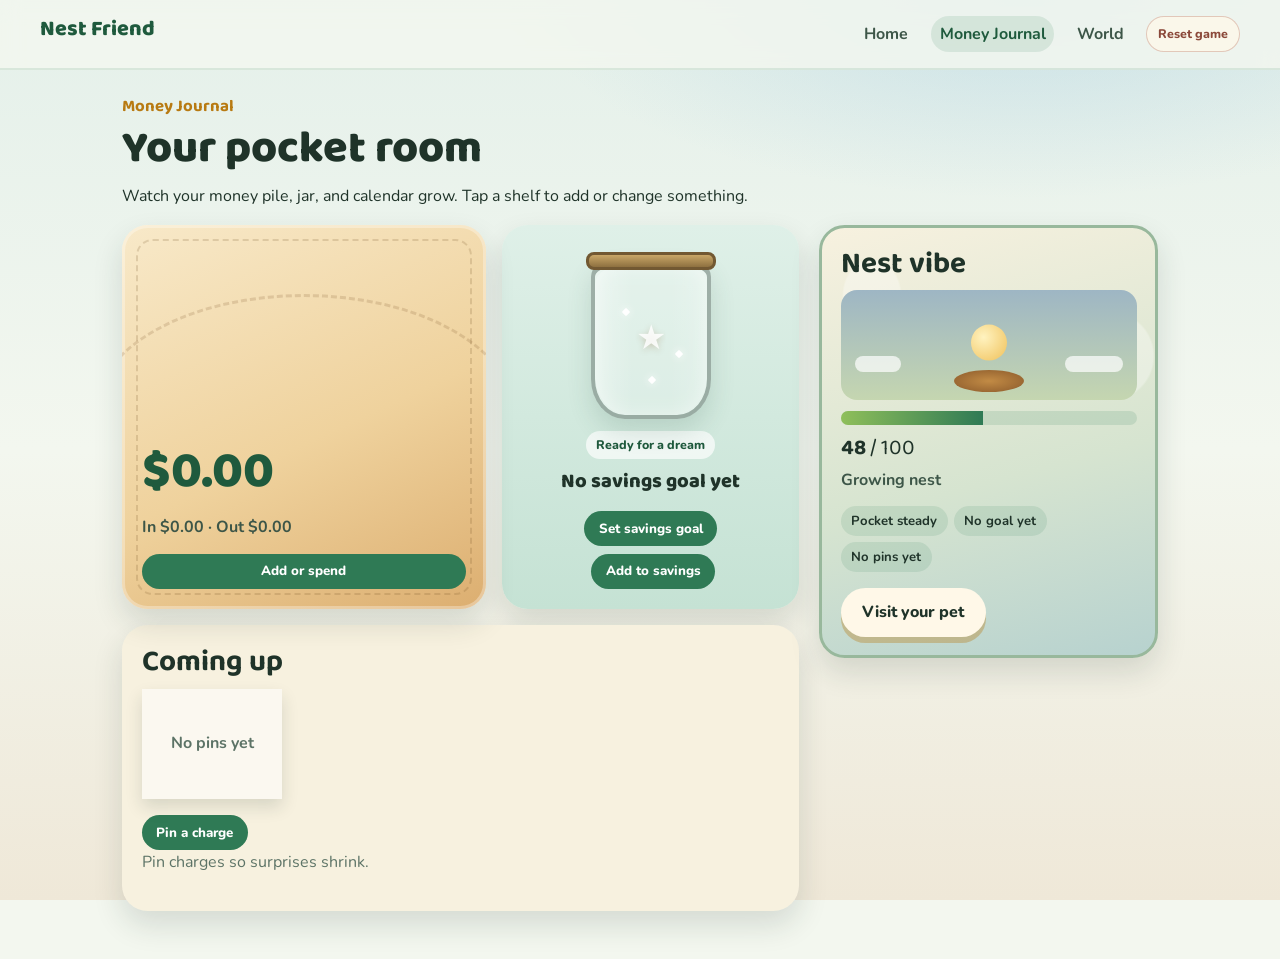
==== commit 7611fb32: "update" ====
--- a/budget.html
+++ b/budget.html
@@ -18,6 +18,7 @@
       <a href="index.html">Home</a>
       <a href="budget.html" aria-current="page">Money Journal</a>
       <a href="world.html" data-brand="world">World</a>
+      <button type="button" class="nav-reset" data-reset-game>Reset game</button>
     </nav>
   </header>
 
@@ -39,12 +40,19 @@
 
         <div class="savings-jar-wrap" id="savings-jar-wrap">
           <div class="jar">
+            <div class="jar-lid"></div>
             <div class="jar-fill" id="jar-fill"></div>
+            <div class="jar-sparkles" aria-hidden="true"><i></i><i></i><i></i></div>
             <div class="jar-glass"></div>
+            <span class="jar-star" aria-hidden="true">★</span>
           </div>
+          <p class="goal-progress-label" id="goal-progress-label">Ready for a dream</p>
           <p class="jar-label" id="goal-label">No savings goal yet</p>
           <p class="jar-amounts" id="goal-amounts"></p>
-          <button type="button" class="shelf-btn" id="open-goal">Set savings goal</button>
+          <div class="jar-actions">
+            <button type="button" class="shelf-btn" id="open-goal">Set savings goal</button>
+            <button type="button" class="shelf-btn savings-quick-add" id="open-savings-deposit">Add to savings</button>
+          </div>
         </div>
 
         <div class="charge-board" id="charge-board">
@@ -55,15 +63,15 @@
         </div>
       </div>
 
-      <aside class="vibe-card" aria-labelledby="vibe-heading">
+      <aside class="vibe-card vibe-theme-mild" id="vibe-card" aria-labelledby="vibe-heading">
         <h2 id="vibe-heading">Nest vibe</h2>
         <div class="vibe-meter" id="vibe-meter">
           <div class="vibe-sky" id="vibe-sky">
             <span class="vibe-sun" id="vibe-sun"></span>
             <span class="vibe-cloud left"></span>
             <span class="vibe-cloud right"></span>
+            <div class="vibe-nest-mini"></div>
           </div>
-          <div class="vibe-nest-mini"></div>
           <div class="vibe-track">
             <div class="vibe-fill" id="vibe-fill"></div>
           </div>
@@ -117,6 +125,12 @@
         <label>Already in the jar<input type="number" name="current" min="0" step="0.01" required placeholder="0.00"></label>
         <button type="submit" class="btn btn-primary">Update jar</button>
       </form>
+      <form id="form-savings-deposit" class="entry-form savings-deposit" hidden>
+        <h3>Add from your pocket</h3>
+        <p class="muted">This moves money from your available balance into the savings jar.</p>
+        <label>Amount to save<input type="number" name="amount" min="0.01" step="0.01" placeholder="5.00" required></label>
+        <button type="submit" class="btn btn-soft">Add to savings</button>
+      </form>
     </div>
   </div>
 
@@ -128,7 +142,15 @@
         <label>What is coming up?<input type="text" name="label" maxlength="60" required placeholder="Class field trip"></label>
         <label>How much?<input type="number" name="amount" min="0.01" step="0.01" required placeholder="12.00"></label>
         <label>When?<input type="date" name="dueDate" required></label>
-        <button type="submit" class="btn btn-primary">Pin to board</button>
+        <label class="check-label"><input type="checkbox" name="recurring" id="charge-recurring"> Make this recurring</label>
+        <label id="charge-frequency-wrap" hidden>Repeats
+          <select name="frequency">
+            <option value="weekly">Weekly</option>
+            <option value="monthly" selected>Monthly</option>
+            <option value="yearly">Yearly</option>
+          </select>
+        </label>
+        <button type="submit" class="btn btn-primary" id="charge-submit">Pin to board</button>
       </form>
       <ul class="entry-list" id="list-charges"></ul>
     </div>
--- a/css/styles.css
+++ b/css/styles.css
@@ -195,11 +195,16 @@
   width: 54px;
   height: 68px;
   margin: 0 auto 0.55rem;
-  border-radius: 50% 50% 48% 48%;
+  border-radius: 50% 50% 46% 46% / 62% 62% 38% 38%;
+  border: 1px solid rgba(116,91,49,.24);
   background:
-    radial-gradient(circle at 30% 30%, rgba(255,255,255,0.55), transparent 40%),
-    radial-gradient(circle at 70% 60%, var(--speck) 0 8%, transparent 9%),
-    var(--shell);
+    radial-gradient(ellipse at 29% 22%, rgba(255,255,255,.88) 0 8%, transparent 25%),
+    radial-gradient(circle at 69% 56%, var(--speck) 0 3%, transparent 4%),
+    radial-gradient(circle at 34% 67%, var(--speck) 0 2.2%, transparent 3.2%),
+    radial-gradient(circle at 58% 78%, var(--speck) 0 1.7%, transparent 2.7%),
+    radial-gradient(ellipse at 50% 88%, rgba(103,75,36,.24), transparent 36%),
+    linear-gradient(110deg, color-mix(in srgb, var(--shell), white 26%), var(--shell) 55%, color-mix(in srgb, var(--shell), #7b5629 19%));
+  box-shadow: inset -7px -8px 12px rgba(92,65,30,.16), inset 5px 5px 9px rgba(255,255,255,.42), 0 6px 8px rgba(31,51,41,.18);
 }
 .egg-choice strong { display: block; font-size: 0.9rem; text-align: center; }
 
@@ -221,11 +226,16 @@
   width: 110px;
   height: 140px;
   margin: 0 auto;
-  border-radius: 50% 50% 48% 48%;
+  border-radius: 50% 50% 46% 46% / 62% 62% 38% 38%;
+  border: 2px solid rgba(116,91,49,.24);
   background:
-    radial-gradient(circle at 30% 30%, rgba(255,255,255,0.55), transparent 40%),
-    radial-gradient(circle at 70% 60%, var(--speck, #b87a12) 0 8%, transparent 9%),
-    var(--shell, #f0c15a);
+    radial-gradient(ellipse at 29% 22%, rgba(255,255,255,.88) 0 8%, transparent 25%),
+    radial-gradient(circle at 69% 56%, var(--speck, #b87a12) 0 3%, transparent 4%),
+    radial-gradient(circle at 34% 67%, var(--speck, #b87a12) 0 2.2%, transparent 3.2%),
+    radial-gradient(circle at 58% 78%, var(--speck, #b87a12) 0 1.7%, transparent 2.7%),
+    radial-gradient(ellipse at 50% 88%, rgba(103,75,36,.24), transparent 36%),
+    linear-gradient(110deg, color-mix(in srgb, var(--shell, #f0c15a), white 26%), var(--shell, #f0c15a) 55%, color-mix(in srgb, var(--shell, #f0c15a), #7b5629 19%));
+  box-shadow: inset -12px -14px 22px rgba(92,65,30,.17), inset 9px 9px 16px rgba(255,255,255,.44), 0 14px 18px rgba(31,51,41,.2);
 }
 .hatch-egg.is-shaking { animation: egg-shake 0.35s ease-in-out infinite; }
 .hatch-egg.is-cracking { animation: egg-pop 0.5s ease forwards; }
@@ -295,11 +305,19 @@
   color: var(--leaf-deep);
 }
 .flower-row { background: rgba(224, 161, 42, 0.18); }
-.care-feedback { min-height: 1.25rem; margin: 0; font-weight: 700; color: var(--leaf-deep); }
+.care-feedback { min-height: 3.1rem; margin: .2rem 0 .45rem; padding: .45rem .65rem; border-radius: .75rem; font-weight: 700; color: var(--leaf-deep); background: rgba(255,255,255,.42); }
+.care-feedback:empty { visibility: hidden; }
+.wellbeing-link { position: relative; clear: both; margin-top: .2rem; }
 .wellbeing-link {
   margin: 0; padding: 0.65rem 0.75rem; border-left: 4px solid var(--honey); border-radius: 0.65rem;
   background: rgba(255,255,255,0.5); color: var(--ink-soft); font-size: 0.78rem; line-height: 1.4;
 }
+.nav-reset {
+  border: 1px solid rgba(161,77,58,.28); border-radius: 999px; padding: .38rem .68rem;
+  background: rgba(255,248,232,.72); color: #8b493a; font: inherit; font-size: .78rem;
+  font-weight: 800; cursor: pointer;
+}
+.nav-reset:hover { background: #fff0e8; }
 .rail-links { display: grid; gap: 0.65rem; margin-top: 0.5rem; }
 
 .nest-shop {
@@ -406,7 +424,8 @@
 }
 .cloud {
   position: absolute;
-  background: rgba(255,255,255,0.85);
+  background: #fff;
+  opacity: .78;
   border-radius: 40px;
   height: 28px;
 }
@@ -418,9 +437,9 @@
 }
 .cloud::before { width: 34px; height: 34px; top: -16px; left: 12px; }
 .cloud::after { width: 24px; height: 24px; top: -10px; right: 14px; }
-.c1 { width: 90px; top: 18%; left: 12%; animation: cloud-drift 22s linear infinite; }
-.c2 { width: 70px; top: 28%; left: 48%; animation: cloud-drift 28s linear infinite reverse; }
-.c3 { width: 110px; top: 14%; left: 68%; animation: cloud-drift 26s linear infinite; }
+.c1 { width: 90px; top: 18%; left: -130px; animation: cloud-drift 64s -8s linear infinite; }
+.c2 { width: 70px; top: 28%; left: -130px; animation: cloud-drift 79s -37s linear infinite; }
+.c3 { width: 110px; top: 14%; left: -150px; animation: cloud-drift 71s -59s linear infinite; }
 
 .nest-grass-layer {
   position: absolute;
@@ -431,6 +450,21 @@
     radial-gradient(ellipse at 70% 10%, rgba(90, 150, 80, 0.4), transparent 45%),
     linear-gradient(180deg, #86c071 0%, #5fa85a 40%, #3f7a45 100%);
   overflow: hidden;
+  clip-path: polygon(0 4%, 16% 2.2%, 32% 3.8%, 49% 1.4%, 67% 3.4%, 83% 1.8%, 100% 3.2%, 100% 100%, 0 100%);
+}
+.nest-grass-layer::before {
+  content: "";
+  position: absolute;
+  inset: 0 0 auto;
+  height: 28%;
+  opacity: .78;
+  background:
+    radial-gradient(circle at 8% 62%, #f4dd77 0 2px, transparent 2.5px),
+    radial-gradient(circle at 19% 42%, #f7c0cd 0 1.8px, transparent 2.4px),
+    radial-gradient(circle at 35% 72%, #edf4d0 0 1.8px, transparent 2.4px),
+    radial-gradient(circle at 56% 49%, #d8b5e8 0 2px, transparent 2.5px),
+    radial-gradient(circle at 77% 65%, #f4dd77 0 2px, transparent 2.5px);
+  mask-image: linear-gradient(#000, transparent);
 }
 .grass-tuft-field { position: absolute; inset: 0; }
 .grass-tuft {
@@ -438,22 +472,21 @@
   width: 5px;
   border-radius: 80% 80% 20% 20%;
   background: linear-gradient(180deg, #6aaa6e, var(--shade, #3f7a45));
-  transform: rotate(var(--lean, 0deg));
+  transform: scale(var(--scale, 1));
   transform-origin: bottom center;
   box-shadow: 4px 0 0 -1px rgba(47, 122, 85, 0.45);
 }
 .meadow-flower {
   position: absolute;
-  width: 12px;
-  height: 12px;
-  border-radius: 50%;
-  background: var(--petal, #e8a08a);
-  box-shadow:
-    0 -5px 0 -2px var(--petal, #e8a08a),
-    5px 0 0 -2px var(--petal, #e8a08a),
-    0 5px 0 -2px var(--petal, #e8a08a),
-    -5px 0 0 -2px var(--petal, #e8a08a),
-    0 0 0 2px #f7e7c5;
+  width: 18px;
+  height: 18px;
+  background:
+    radial-gradient(circle at 50% 17%, var(--petal, #e8a08a) 0 19%, transparent 21%),
+    radial-gradient(circle at 83% 50%, var(--petal, #e8a08a) 0 19%, transparent 21%),
+    radial-gradient(circle at 50% 83%, var(--petal, #e8a08a) 0 19%, transparent 21%),
+    radial-gradient(circle at 17% 50%, var(--petal, #e8a08a) 0 19%, transparent 21%);
+  transform: scale(var(--scale, 1));
+  transform-origin: center bottom;
 }
 .meadow-flower::after {
   content: "";
@@ -470,19 +503,19 @@
 .nest-focal {
   position: absolute;
   left: 50%;
-  bottom: 0;
+  top: 50%;
+  bottom: auto;
   width: min(520px, 94vw);
-  height: min(560px, 78vh);
-  transform: translateX(-50%);
+  height: min(520px, 74vh);
+  transform: translate(-50%, -46%);
   z-index: 3;
 }
 .nest-orbit {
   position: absolute;
-  left: 50%;
-  top: 42%;
-  width: min(400px, 86vw);
-  height: min(400px, 86vw);
-  transform: translate(-50%, -50%);
+  inset: 0;
+  width: 100%;
+  height: 100%;
+  transform: none;
   z-index: 2;
   pointer-events: none;
 }
@@ -492,7 +525,7 @@
   --y: 0px;
   position: absolute;
   left: 50%;
-  top: 50%;
+  top: 53%;
   width: 70px;
   height: 70px;
   margin: -35px;
@@ -512,15 +545,16 @@
   transform: translate(var(--x), var(--y)) scale(1.06);
 }
 .orbit-btn:disabled { opacity: 0.45; cursor: not-allowed; }
-.orbit-left-top { --x: -165px; --y: -72px; }
-.orbit-left-bottom { --x: -185px; --y: 40px; }
-.orbit-right-top { --x: 165px; --y: -72px; }
-.orbit-right-bottom { --x: 185px; --y: 40px; }
+.orbit-left-top { --x: -185px; --y: 35px; }
+.orbit-left-bottom { --x: -170px; --y: 110px; }
+.orbit-right-top { --x: 185px; --y: 35px; }
+.orbit-right-bottom { --x: 170px; --y: 110px; }
 
 .nest-stack {
   position: absolute;
   left: 50%;
-  bottom: 8%;
+  top: 33%;
+  bottom: auto;
   width: min(260px, 62vw);
   transform: translateX(-50%);
   display: grid;
@@ -568,24 +602,32 @@
 }
 .decor-lantern {
   position: absolute;
-  right: 8%;
-  top: -28px;
-  width: 22px;
-  height: 34px;
-  border-radius: 6px;
-  background: var(--item-color, #e0a12a);
-  box-shadow: 0 0 18px rgba(240, 193, 90, 0.8);
-}
+  right: 5%;
+  top: -38px;
+  width: 34px;
+  height: 43px;
+  border: 3px solid color-mix(in srgb, var(--item-color, #e0a12a) 62%, #6e4420);
+  border-radius: 50% 50% 35% 35%;
+  background: radial-gradient(circle at 50% 45%, #fff8c9, var(--item-color, #e0a12a) 62%);
+  box-shadow: 0 0 22px color-mix(in srgb, var(--item-color, #e0a12a) 72%, transparent);
+  transform: rotate(5deg);
+}
+.decor-lantern::before { content: ""; position: absolute; left: 7px; right: 7px; top: -12px; height: 15px; border: 3px solid #76542b; border-bottom: 0; border-radius: 50% 50% 0 0; }
+.decor-lantern::after { content: ""; position: absolute; left: 4px; right: 4px; top: -4px; height: 7px; border-radius: 50%; background: #76542b; }
+.lantern-star { position: absolute; inset: 8px 0 auto; text-align: center; color: #fff8d3; font-size: 15px; filter: drop-shadow(0 1px 2px #9b6d22); font-style: normal; }
+.lantern-tassel { position: absolute; left: 14px; bottom: -13px; width: 3px; height: 13px; border-radius: 2px; background: #76542b; }
 .decor-bloom {
   position: absolute;
-  width: 16px;
-  height: 16px;
-  border-radius: 50%;
-  background: var(--item-color, #e8a08a);
-}
-.decor-bloom.b1 { left: 10%; top: 20%; }
-.decor-bloom.b2 { right: 12%; top: 18%; }
-.decor-bloom.b3 { left: 46%; top: -6%; }
+  width: 19px;
+  height: 19px;
+  transform: translate(-50%, -50%) rotate(var(--bloom-rotate, 0deg));
+  background:
+    radial-gradient(circle at 50% 8%, var(--item-color, #e8a08a) 0 24%, transparent 26%),
+    radial-gradient(circle at 92% 50%, var(--item-color, #e8a08a) 0 24%, transparent 26%),
+    radial-gradient(circle at 50% 92%, var(--item-color, #e8a08a) 0 24%, transparent 26%),
+    radial-gradient(circle at 8% 50%, var(--item-color, #e8a08a) 0 24%, transparent 26%);
+}
+.decor-bloom::after { content: ""; position: absolute; left: 7px; top: 7px; width: 6px; height: 6px; border-radius: 50%; background: #f4c95d; box-shadow: 0 0 0 1px rgba(91,71,34,.18); }
 
 .creature {
   width: 100%;
@@ -597,12 +639,23 @@
 .creature.age-baby { scale: .82; }
 .creature.age-teen { scale: .92; }
 .creature.age-adult { scale: 1; }
-.creature.age-elderly { scale: 1.04; filter: saturate(.82); }
+.creature.age-elderly { scale: 1.04; }
 .creature-cheek { fill: var(--blush); opacity: 0.85; }
 .creature-eye, .creature-pupil { fill: var(--ink); }
 .creature-mouth { stroke: var(--ink); }
 .creature-shadow { fill: rgba(31, 51, 41, 0.22); }
 .creature-wrap.is-happy .creature { animation: creature-bounce 0.7s ease; }
+.care-effect { position: absolute; left: 50%; top: 25%; z-index: 8; width: 190px; transform: translateX(-50%); text-align: center; font: 800 1.45rem var(--font-display); letter-spacing: .55rem; opacity: 0; pointer-events: none; }
+.care-effect.is-active { animation: care-spark 1s ease both; }
+.creature-wrap.care-feed .creature { animation: care-nibble .8s ease-in-out !important; }
+.creature-wrap.care-play .creature { animation: care-play .85s cubic-bezier(.2,.8,.3,1) !important; }
+.creature-wrap.care-rest .creature { animation: care-rest 1s ease-in-out !important; }
+.rest-face { opacity: 0; transition: opacity .15s ease; }
+.creature-wrap.care-rest .creature-face { opacity: 0; }
+.creature-wrap.care-rest .rest-face { opacity: 1; }
+.creature-wrap.care-tidy .creature { animation: care-tidy .8s ease-in-out !important; }
+.growth-card { text-align: center; background: radial-gradient(circle at 50% 40%,#fffdf0,#e4f3dc); }
+.growth-reveal { width: min(260px,70vw); margin: 0 auto; animation: growth-pop .8s cubic-bezier(.2,.9,.3,1.2); }
 .creature-wrap.idle-tilt .creature { animation: idle-tilt 0.85s ease; }
 .creature-wrap.idle-stretch .creature { animation: idle-stretch 0.9s ease; }
 .creature-wrap.idle-hop .creature { animation: idle-hop 0.75s ease; }
@@ -641,28 +694,47 @@
 }
 .pocket-pile {
   grid-area: pile;
-  min-height: 280px;
+  min-height: 300px;
   border-radius: calc(var(--radius) + 0.35rem);
   padding: 1.25rem;
-  background: linear-gradient(160deg, #fff8e8, #f3e2b8);
-  box-shadow: 0 14px 30px var(--shadow);
+  background: linear-gradient(155deg, #f8e9c9 0%, #efd29d 55%, #dcae70 100%);
+  box-shadow: 0 14px 30px var(--shadow), inset 0 0 0 3px rgba(255,255,255,.3);
   position: relative;
   display: flex;
   flex-direction: column;
   justify-content: flex-end;
-}
-.coin-field { position: absolute; inset: 1.2rem 1.2rem 5.5rem; }
+  overflow: hidden;
+}
+.pocket-pile::after {
+  content: "";
+  position: absolute;
+  left: -8%;
+  right: -8%;
+  top: 18%;
+  width: auto;
+  height: 62%;
+  border: 3px dashed rgba(119,79,39,.22);
+  border-bottom: 0;
+  border-radius: 50% 50% 0 0;
+  background: transparent;
+  opacity: .8;
+  pointer-events: none;
+}
+.coin-field { position:absolute; left:50%; top:12px; bottom:142px; width:180px; transform:translateX(-50%); z-index:0; }
 .vis-coin {
   position: absolute;
-  left: var(--x);
-  top: var(--y);
-  width: 42px;
-  height: 42px;
+  left: calc(50% - 34px + var(--coin-wobble, 0px));
+  bottom: var(--stack-y);
+  width: 68px;
+  height: 18px;
   border-radius: 50%;
-  background: radial-gradient(circle at 35% 30%, #ffe9a8, #e0a12a 55%, #b87a12 100%);
-  box-shadow: 0 4px 0 #9a6810;
-  animation: coin-pop 0.45s ease both;
-}
+  background: linear-gradient(180deg,#fff0a0 0 25%,#e1a82c 27% 65%,#a96e12 68% 100%);
+  border:2px solid #9a6718;
+  box-shadow: 0 3px 0 #76500e, inset 0 2px 0 rgba(255,255,255,.5);
+}
+.coin-field.coins-in .vis-coin.is-new { animation: coin-toss-in .62s cubic-bezier(.2,.8,.25,1) both; }
+.coin-field.coins-out .vis-coin.is-leaving { animation: coin-fall-away .55s ease-in both; }
+.jar-actions { display: flex; flex-wrap: wrap; gap: .45rem; justify-content: center; }
 .pocket-amount {
   font-family: var(--font-display);
   font-size: clamp(2.2rem, 5vw, 3.2rem);
@@ -690,24 +762,42 @@
 .jar {
   width: 120px;
   height: 160px;
-  margin: 0.4rem auto 0.85rem;
+  margin: 0.85rem auto 0.85rem;
   position: relative;
   border: 4px solid rgba(31, 51, 41, 0.35);
-  border-radius: 18px 18px 28px 28px;
-  background: rgba(255,255,255,0.35);
-  overflow: hidden;
-}
+  border-radius: 22px 22px 34px 34px / 18px 18px 40px 40px;
+  background: rgba(255,255,255,0.22);
+  overflow: visible;
+  border-top-width: 8px;
+  box-shadow: inset 0 0 18px rgba(255,255,255,.45), 0 12px 24px rgba(52,95,72,.16);
+  isolation: isolate;
+}
+.jar-fill,
+.jar-glass,
+.jar-sparkles,
+.jar-star {
+  clip-path: inset(0 round 18px 18px 30px 30px);
+}
+.pocket-pile::before { content:""; position:absolute; inset:14px; border:2px dashed rgba(111,78,34,.18); border-radius:calc(var(--radius) - .2rem); pointer-events:none; }
+.savings-quick-add { margin-left:.35rem; background:#d49b27; }
+.jar-lid { position: absolute; left: -9px; right: -9px; top: -15px; height: 18px; border-radius: 8px; background: linear-gradient(#c9a667,#8e7040); border: 3px solid #725832; z-index: 5; }
 .jar-fill {
   position: absolute;
-  left: 0; right: 0; bottom: 0;
+  left: 7px; right: 7px; bottom: 7px;
+  max-height: calc(100% - 14px);
   height: 0%;
   background: linear-gradient(180deg, #f0c15a, #e0a12a);
   transition: height 0.45s ease;
-}
+  border-radius: 50% 50% 20px 20px / 8px 8px 20px 20px;
+  overflow: hidden;
+}
+.jar-fill::before { display:none; }
 .jar-glass {
   position: absolute;
   inset: 0;
-  background: linear-gradient(90deg, rgba(255,255,255,0.35), transparent 35%, transparent 65%, rgba(255,255,255,0.2));
+  background: linear-gradient(90deg, rgba(255,255,255,0.32), transparent 34%, transparent 66%, rgba(255,255,255,0.16));
+  border-radius: inherit;
+  pointer-events: none;
 }
 .jar-label { font-family: var(--font-display); font-size: 1.25rem; font-weight: 800; margin: 0 0 0.25rem; }
 .jar-amounts { margin: 0 0 0.85rem; font-weight: 700; color: var(--ink-soft); }
@@ -736,7 +826,12 @@
   display: grid;
   gap: 0.25rem;
   font-weight: 700;
-}
+  position: relative;
+}
+.sticky-actions { display: flex; gap: .35rem; margin-top: auto; }
+.sticky-actions button, .btn-edit { border: 0; border-radius: 999px; padding: .2rem .45rem; background: rgba(255,255,255,.65); color: var(--leaf-deep); font: 800 .68rem var(--font-body); cursor: pointer; }
+.sticky-actions button:last-child { margin-left: auto; font-size: .9rem; line-height: 1; }
+.entry-actions { display: flex; gap: .35rem; align-items: center; }
 .sticky.empty {
   background: rgba(255,255,255,0.55);
   color: var(--muted);
@@ -759,7 +854,28 @@
   background: rgba(255, 248, 232, 0.92);
   box-shadow: 0 14px 30px var(--shadow);
   align-self: start;
-}
+  position: relative;
+  overflow: hidden;
+  border: 3px solid transparent;
+  transition: background .4s ease, border-color .4s ease, color .4s ease;
+}
+.sticky.is-recurring { z-index: 1; }
+.sticky.is-recurring::before,.sticky.is-recurring::after { content:""; position:absolute; inset:5px -5px -5px 5px; background:#f7d774; box-shadow:0 5px 10px rgba(70,60,35,.18); z-index:-1; transform:rotate(2deg); }
+.sticky.is-recurring::after { inset:10px -9px -10px 9px; background:#efc95b; transform:rotate(4deg); z-index:-2; }
+.check-label { display:flex !important; grid-template-columns:auto 1fr; align-items:center; justify-content:start; }
+.check-label input { width:auto; }
+.savings-deposit { margin-top:1rem; padding-top:1rem; border-top:2px dashed rgba(47,122,85,.22); }
+.tab-panel[hidden], #charge-frequency-wrap[hidden], .savings-deposit[hidden] { display:none !important; }
+.vibe-card > * { position: relative; z-index: 1; }
+.vibe-card::before { content: ""; position: absolute; inset: 0; opacity: .32; pointer-events: none; transition: background .4s ease; }
+.vibe-theme-sunny { background: linear-gradient(165deg,#fff5c7,#d6efc5 62%,#aad9ce); border-color:#f1c95d; }
+.vibe-theme-sunny::before { background: repeating-conic-gradient(from 12deg at 88% 6%, rgba(255,255,255,.8) 0 7deg, transparent 7deg 17deg); }
+.vibe-theme-mild { background: linear-gradient(165deg,#f7f1df,#d6e4d0 58%,#b7d2cf); border-color:#98b89c; }
+.vibe-theme-mild::before { background: radial-gradient(ellipse at 15% 16%,#fff 0 7%,transparent 7.5%),radial-gradient(ellipse at 87% 30%,#fff 0 10%,transparent 10.5%); }
+.vibe-theme-stormy { background: linear-gradient(165deg,#8798a4,#657778 58%,#526b61); border-color:#526776; color:#fff; }
+.vibe-theme-stormy::before { background: repeating-linear-gradient(105deg,transparent 0 17px,rgba(210,235,241,.34) 18px 20px,transparent 21px 35px); }
+.vibe-theme-stormy .vibe-label,.vibe-theme-stormy .vibe-score,.vibe-theme-stormy h2 { color:#fff; }
+.vibe-theme-stormy .vibe-chips li { background:rgba(255,255,255,.18); color:#fff; }
 .vibe-meter { margin-bottom: 0.85rem; }
 .vibe-sky {
   position: relative;
@@ -794,12 +910,15 @@
 .vibe-cloud.left { left: 14px; }
 .vibe-cloud.right { right: 14px; width: 58px; }
 .vibe-nest-mini {
+  position: absolute;
+  left: 50%;
+  bottom: 8px;
+  transform: translateX(-50%);
+  margin: 0;
   width: 70px;
   height: 22px;
-  margin: -18px auto 0.55rem;
   border-radius: 50%;
   background: radial-gradient(ellipse at center, #c28b45, #8b5a2b);
-  position: relative;
   z-index: 1;
 }
 .vibe-track {
@@ -912,6 +1031,13 @@
   padding: .7rem .8rem; background: rgba(47,122,85,.12); color: var(--leaf-deep);
   font-family: var(--font-display); font-weight: 800; cursor: pointer;
 }
+.map-overview-toggle { width:100%; margin:.55rem 0; border:2px solid rgba(47,122,85,.25); border-radius:.85rem; padding:.65rem .8rem; background:#fff8e8; color:var(--leaf-deep); font:800 .86rem var(--font-display); cursor:pointer; }
+.map-overview-toggle[aria-pressed="true"] { background:var(--leaf); color:#fff; }
+.jar-sparkles { position: absolute; inset: 12px; z-index: 3; pointer-events: none; }
+.jar-sparkles i { position: absolute; width: 6px; height: 6px; background: #fff; transform: rotate(45deg); border-radius: 1px; box-shadow: 0 0 8px #fff; }
+.jar-sparkles i:nth-child(1) { left: 16px; top: 30px; }.jar-sparkles i:nth-child(2) { right: 13px; top: 72px; }.jar-sparkles i:nth-child(3) { left: 42px; bottom: 20px; }
+.jar-star { position: absolute; left: 50%; top: 48%; z-index: 4; transform: translate(-50%,-50%); color: rgba(255,255,255,.84); font-size: 34px; text-shadow: 0 2px 6px rgba(139,90,43,.25); }
+.goal-progress-label { display: inline-block; margin: -.1rem 0 .45rem; padding: .28rem .65rem; border-radius: 999px; background: rgba(255,255,255,.68); color: var(--leaf-deep); font-size: .78rem; font-weight: 800; }
 .look-panel label { display: grid; gap: 0.25rem; font-weight: 700; font-size: 0.9rem; }
 .avatar-preview { width: 100px; margin: 0 auto 0.35rem; }
 .avatar { width: 100%; height: auto; }
@@ -932,12 +1058,11 @@
   border: 3px solid rgba(255,248,232,.94); border-radius: 14px; background: rgba(31,51,41,.84);
   box-shadow: 0 8px 22px rgba(0,0,0,.28); pointer-events: none;
 }
+.map-frame.is-overview .minimap { display:none; }
+.map-frame.is-overview .map-viewport { background:#dcebd1; }
 .minimap > strong { position: absolute; right: 10px; bottom: 8px; color: white; font-size: .58rem; letter-spacing: .08em; }
-.minimap-map { position: relative; height: 112px; overflow: hidden; border-radius: 8px; background: linear-gradient(160deg,#8dcc7e,#4f914d); }
-.minimap-water { position: absolute; left: 46%; top: 10%; width: 24%; height: 18%; border-radius: 50%; background: #65a7cc; }
-.minimap-path { position: absolute; inset: 13% 10%; border: 5px solid rgba(224,190,121,.78); border-radius: 44% 55% 38% 48%; transform: rotate(8deg); }
-.minimap-landmark { position: absolute; width: 7px; height: 7px; border-radius: 50%; background: #fff1bc; box-shadow: 0 0 0 2px rgba(31,51,41,.35); }
-.mm-a { left: 12%; top: 16%; }.mm-b { left: 53%; top: 13%; }.mm-c { left: 84%; top: 42%; }.mm-d { left: 61%; top: 78%; }
+.minimap-map { position: relative; height: 112px; overflow: hidden; border-radius: 8px; background: #8fbe75; }
+.minimap-svg { position: absolute; inset: 0; width: 100%; height: 100%; }
 .minimap-player { position: absolute; width: 10px; height: 10px; margin: -5px; border-radius: 50%; background: #fff; border: 3px solid #d94e45; box-shadow: 0 0 0 2px rgba(0,0,0,.2); }
 .large-map {
   position: absolute;
@@ -946,7 +1071,6 @@
   width: 1800px;
   height: 1300px;
   transform-origin: 0 0;
-  will-change: transform;
 }
 .map-ground-big {
   position: absolute;
@@ -957,42 +1081,9 @@
     linear-gradient(180deg, #8ecf84, #5fa85a 55%, #4e9450);
 }
 .map-pond {
-  position: absolute;
-  left: 860px;
-  top: 160px;
-  width: 260px;
-  height: 170px;
-  border-radius: 55% 45% 60% 40%;
-  background:
-    radial-gradient(ellipse at 40% 35%, rgba(255,255,255,0.35), transparent 40%),
-    linear-gradient(160deg, #7eb6d9, #4a8fb5 70%, #3a7396);
-  box-shadow: inset 0 10px 18px rgba(255,255,255,0.2), 0 8px 0 rgba(47, 122, 85, 0.25);
-  z-index: 1;
-}
-.map-creek {
-  position: absolute;
-  left: 320px;
-  top: 760px;
-  width: 420px;
-  height: 56px;
-  border-radius: 40px;
-  background: linear-gradient(90deg, #5e9ab8, #8ec4dc 50%, #5e9ab8);
-  box-shadow: inset 0 8px 12px rgba(255,255,255,0.22);
-  transform: rotate(-12deg);
-  z-index: 1;
-}
-.map-creek::before {
-  content: "";
-  position: absolute;
-  right: -120px;
-  top: -40px;
-  width: 160px;
-  height: 90px;
-  border-radius: 50%;
-  background: linear-gradient(160deg, #7eb6d9, #4a8fb5);
-  opacity: 0.9;
-}
-.map-paths {
+  display: none;
+}
+.map-terrain {
   position: absolute;
   inset: 0;
   width: 100%;
@@ -1000,6 +1091,54 @@
   z-index: 1;
   pointer-events: none;
 }
+.world-tree {
+  position: absolute;
+  z-index: 2;
+  width: 54px;
+  height: 78px;
+  pointer-events: none;
+  background:none;
+  filter: drop-shadow(0 4px 0 rgba(40,70,40,.18));
+}
+.world-tree::after { content:""; position:absolute; inset:0 0 18px; z-index:1; border-radius:48% 52% 44% 50%; background:radial-gradient(ellipse at 48% 40%,#5da361 0 54%,#579d5e 72%,transparent 74%); }
+.world-tree.tree-tall { height:96px; width:50px; }
+.world-tree.tree-tall::after { border-radius:52% 48% 42% 46%; background:radial-gradient(ellipse at 50% 38%,#62aa65 0 55%,#579f5e 72%,transparent 74%); }
+.world-tree.tree-wide { width:76px; height:70px; }
+.world-tree.tree-wide::after { border-radius:54% 46% 50% 43%; background:radial-gradient(ellipse at 50% 50%,#63a967 0 58%,#579d5e 72%,transparent 74%); }
+.world-tree.tree-pine { width:64px; height:98px; }
+.world-tree.tree-pine::after { inset:0 0 16px; border-radius:0; clip-path:polygon(50% 0,67% 25%,59% 25%,79% 50%,68% 50%,92% 82%,8% 82%,32% 50%,21% 50%,41% 25%,33% 25%); background:linear-gradient(90deg,#3f8552,#559f5f 52%,#3f8552); }
+.world-tree::before {
+  content: "";
+  position: absolute;
+  left: 50%;
+  bottom: 0;
+  width: 12px;
+  height: 28px;
+  margin-left: -6px;
+  border-radius: 4px;
+  background: linear-gradient(90deg, #6a411c, #8b5a2b 55%, #5a3516);
+  z-index: 0;
+}
+.world-tree.wt1 { left: 160px; top: 180px; transform: scale(1.15); }
+.world-tree.wt2 { left: 320px; top: 240px; transform: scale(.95); }
+.world-tree.wt3 { left: 480px; top: 360px; }
+.world-tree.wt4 { left: 860px; top: 420px; transform: scale(1.2); }
+.world-tree.wt5 { left: 1280px; top: 760px; transform: scale(1.05); }
+.world-tree.wt6 { left: 1500px; top: 980px; transform: scale(.9); }
+.world-tree.wt7 { left: 700px; top: 180px; transform: scale(1.1); }
+.world-tree.wt8 { left: 1100px; top: 620px; transform: scale(1.25); }
+.world-tree.wt9 { left: 1030px; top: 390px; transform: scale(.9); }
+.world-tree.wt10 { left: 1220px; top: 180px; transform: scale(1.1); }
+.world-tree.wt11 { left: 1540px; top: 210px; transform: scale(.96); }
+.world-tree.wt12 { left: 1650px; top: 780px; transform: scale(1.2); }
+.world-tree.wt13 { left: 1320px; top: 1110px; transform: scale(.9); }
+.world-tree.wt14 { left: 860px; top: 1040px; transform: scale(1.18); }
+.world-tree.wt15 { left: 500px; top: 1120px; transform: scale(.92); }
+.world-tree.wt16 { left: 90px; top: 740px; transform: scale(1.15); }
+.world-detail { position:absolute; z-index:2; pointer-events:none; }
+.world-detail.shrub { width:46px; height:25px; border-radius:55% 55% 35% 35%; background:radial-gradient(circle at 25% 60%,#438c52 0 36%,transparent 38%),radial-gradient(circle at 55% 38%,#60a75d 0 43%,transparent 45%),radial-gradient(circle at 83% 65%,#4c9654 0 34%,transparent 36%); }
+.world-detail.rocks { width:34px; height:19px; border-radius:60% 45% 40% 35%; background:#8d9487; box-shadow:17px 5px 0 -3px #737b72; }
+.world-detail.flowers { width:8px; height:8px; border-radius:50%; background:#f8d76d; box-shadow:14px 3px #e9a8bd,27px -2px #f4eee0,40px 4px #dab1e7; }
 
 .landmark {
   position: absolute;
@@ -1041,15 +1180,29 @@
 
 .grove-land .tree {
   position: absolute;
-  bottom: 28px;
-  width: 34px;
-  height: 54px;
-  background: linear-gradient(180deg, #4f8f55 45%, #6e4420 45%);
-  border-radius: 40% 40% 8% 8%;
-}
-.grove-land .t1 { left: 24px; }
-.grove-land .t2 { left: 62px; height: 68px; width: 42px; }
-.grove-land .t3 { left: 108px; }
+  bottom: 22px;
+  width: 46px;
+  height: 70px;
+  background:
+    radial-gradient(ellipse at 50% 36%, #5fad63 0 44%, transparent 45%),
+    radial-gradient(ellipse at 30% 50%, #4a8f52 0 30%, transparent 31%),
+    radial-gradient(ellipse at 72% 48%, #74bf78 0 28%, transparent 29%),
+    linear-gradient(180deg, transparent 60%, #7a4d24 60%);
+}
+.grove-land .tree::before {
+  content: "";
+  position: absolute;
+  left: 50%;
+  bottom: 0;
+  width: 11px;
+  height: 26px;
+  margin-left: -5px;
+  background: #6e4420;
+  border-radius: 3px;
+}
+.grove-land .t1 { left: 18px; }
+.grove-land .t2 { left: 56px; transform: scale(1.2); }
+.grove-land .t3 { left: 104px; transform: scale(.9); }
 
 .brook-land .brook-falls {
   position: absolute;
@@ -1058,8 +1211,10 @@
   width: 100px;
   height: 70px;
   border-radius: 20px 20px 40px 40px;
-  background: linear-gradient(180deg, #9ec9e0, #5e9ab8);
-  box-shadow: inset 0 8px 12px rgba(255,255,255,0.35);
+  border: 6px solid rgba(101,149,94,.55);
+  background: radial-gradient(circle at 26% 72%,#8fd99e 0 6px,transparent 7px),radial-gradient(circle at 70% 64%,#f1d879 0 5px,transparent 6px),repeating-radial-gradient(ellipse at 50% 20%,rgba(255,255,255,.52) 0 2px,transparent 3px 13px),linear-gradient(180deg,#b9eff1,#66c5d2 58%,#4aa1ba);
+  box-shadow: 0 0 0 9px rgba(92,151,80,.18), inset 0 8px 12px rgba(255,255,255,0.35);
+  animation: brook-shimmer 2.4s linear infinite;
 }
 .brook-land .brook-rocks {
   position: absolute;
@@ -1101,13 +1256,17 @@
 .bridge-land .bridge-span {
   position: absolute;
   left: 8px;
-  top: 58px;
+  top: 43px;
   width: 144px;
-  height: 18px;
-  border-radius: 6px;
-  background: linear-gradient(180deg, #c4a484, #8b5a2b);
-  box-shadow: 0 10px 0 rgba(94, 154, 184, 0.55);
-}
+  height: 48px;
+  border-radius: 9px;
+  background: repeating-linear-gradient(90deg,#c89e69 0 15px,#8d6237 15px 18px);
+  border-top: 5px solid #684322;
+  border-bottom: 5px solid #684322;
+  box-shadow: 0 10px 0 rgba(48,116,141,.35);
+  transform: perspective(100px) rotateX(10deg);
+}
+.bridge-land .bridge-span::after { content:""; position:absolute; inset:6px 8px; border-top:2px dashed rgba(255,243,205,.62); border-bottom:2px dashed rgba(92,55,26,.35); }
 .bridge-land .bridge-rail {
   position: absolute;
   top: 42px;
@@ -1125,33 +1284,33 @@
   width: 120px;
   height: 70px;
   border-radius: 50%;
-  border: 8px dashed rgba(255, 248, 232, 0.65);
-  background: rgba(143, 191, 90, 0.35);
+  border: 0;
+  background: radial-gradient(ellipse,rgba(255,248,232,.42),transparent 68%);
 }
 
 .shop-hut, .bank-hut, .gift-nook {
   position: absolute;
   left: 40px;
   top: 28px;
-  width: 80px;
-  height: 60px;
-  background: #f3e2b8;
+  width: 108px;
+  height: 76px;
+  background: linear-gradient(#86bfd4,#86bfd4) 13px 22px/22px 22px no-repeat,linear-gradient(#86bfd4,#86bfd4) 73px 22px/22px 22px no-repeat,linear-gradient(#6f4a2d,#6f4a2d) 44px 37px/20px 39px no-repeat,linear-gradient(90deg,#f3e2b8,#ead49b);
   border-radius: 8px 8px 4px 4px;
   box-shadow: inset 0 -10px 0 #e0a12a;
 }
 .shop-hut::before, .bank-hut::before, .gift-nook::before {
   content: "";
   position: absolute;
-  left: -10px;
-  top: -22px;
-  width: 100px;
-  height: 34px;
+  left: calc(50% - 64px);
+  top: -30px;
+  width: 128px;
+  height: 42px;
   background: #c45c48;
-  clip-path: polygon(50% 0%, 100% 100%, 0% 100%);
-}
-.bank-hut { background: #dfe9f2; box-shadow: inset 0 -10px 0 #5e9ab8; }
+  clip-path: polygon(50% 0%, 100% 78%, 100% 100%, 0% 100%, 0% 78%);
+}
+.bank-hut { width:120px; background:linear-gradient(90deg,#7990aa 0 8px,transparent 8px 32px,#7990aa 32px 40px,transparent 40px 80px,#7990aa 80px 88px,transparent 88px 112px,#7990aa 112px 120px),linear-gradient(#d8eff7,#9ec9e0) 13px 18px/18px 20px no-repeat,linear-gradient(#d8eff7,#9ec9e0) 89px 18px/18px 20px no-repeat,linear-gradient(#4e6684,#4e6684) 49px 35px/22px 41px no-repeat,linear-gradient(90deg,#dfe9f2,#c8d9e8); box-shadow: inset 0 -10px 0 #5e9ab8; }
 .bank-hut::before { background: #4a6fa5; }
-.gift-nook { background: #e8f6df; box-shadow: inset 0 -10px 0 #7fb089; }
+.gift-nook { width:92px; border-radius:20px 20px 5px 5px; background:linear-gradient(#c8e6dc,#9bcbb4) 12px 20px/20px 20px no-repeat,linear-gradient(#c8e6dc,#9bcbb4) 60px 20px/20px 20px no-repeat,radial-gradient(ellipse at 50% 100%,#6b4b34 0 18px,transparent 19px),linear-gradient(90deg,#e8f6df,#cce6c3); box-shadow:inset 0 -10px 0 #7fb089; }
 .gift-nook::before { background: #6aaa6e; }
 .planner-post {
   position: absolute;
@@ -1168,17 +1327,43 @@
   top: 8px;
   width: 48px;
   height: 36px;
-  background: #fff8e8;
+  background:linear-gradient(#fff8e8,#ead9b2);
   border: 3px solid #6e4420;
-}
+  border-radius:4px;
+  box-shadow:inset 0 0 0 3px rgba(139,90,43,.12),0 3px 0 rgba(66,43,22,.2);
+}
+.planner-post::before { content:""; position:absolute; left:-5px; top:-5px; width:24px; height:9px; border-radius:6px; background:#6e4420; box-shadow:0 72px 0 #5e391b; }
 
 .fog {
-  position: absolute;
-  background: rgba(40, 55, 48, 0.72);
-  backdrop-filter: blur(2px);
-  transition: opacity 0.6s ease;
-  z-index: 3;
-  pointer-events: none;
+  display: none;
+}
+.shop-hut::after { display:none; }
+.bank-hut::after, .gift-nook::after { content:""; position:absolute; left:15px; top:22px; width:8px; height:8px; border:2px solid rgba(255,255,255,.8); box-shadow:43px 0 0 -2px rgba(255,255,255,.8); }
+.terrain-grove { fill: #609b65; opacity: .86; }
+.terrain-clearing { opacity: .92; }
+.terrain-hill { fill: #74a766; opacity: .9; }
+.world-creek-bank { fill:none; stroke:#78ae6f; stroke-width:126; stroke-linecap:round; opacity:.62; filter:blur(7px); }
+.terrain-pond-bank { fill:#78ae6f; opacity:.62; filter:blur(8px); }
+.world-creek { fill: none; stroke: url(#creekWater); stroke-width: 86; stroke-linecap: round; }
+.world-creek-flow {
+  fill: none;
+  stroke: rgba(255,255,255,.42);
+  stroke-width: 5;
+  stroke-linecap: round;
+  opacity: .85;
+  stroke-dasharray: 12 28;
+  animation: creek-flow 2.8s linear infinite;
+}
+.world-creek-flow.flow-left { transform:translate(-18px,8px); }
+.world-creek-flow.flow-mid { transform:translate(0,0); animation-delay:-.9s; }
+.world-creek-flow.flow-right { transform:translate(18px,-8px); animation-delay:-1.8s; }
+@keyframes creek-flow {
+  from { stroke-dashoffset: 0; }
+  to { stroke-dashoffset: -40; }
+}
+@keyframes brook-shimmer { 0%{background-position:0 0} 100%{background-position:0 24px} }
+.clearing-land.is-clearer .clearing-ring {
+  background: radial-gradient(ellipse, rgba(255,248,232,.72), rgba(196,224,148,.35) 55%, transparent 72%);
 }
 .fog.is-clear { opacity: 0; }
 .fog-grove { left: 40px; top: 80px; width: 420px; height: 360px; border-radius: 40%; }
@@ -1189,20 +1374,20 @@
 
 .map-actor {
   position: absolute;
-  width: 150px;
-  margin-left: -75px;
-  margin-top: -140px;
+  width: 58px;
+  margin-left: -29px;
+  margin-top: -68px;
   z-index: 5;
   pointer-events: none;
 }
 .map-pet {
   z-index: 4;
-  width: 120px;
-  margin-left: -60px;
-  margin-top: -100px;
-}
-.world-avatar { width: 150px !important; }
-.map-player { transform-origin: 50% 76%; transition: transform .12s ease; }
+  width: 46px;
+  margin-left: -23px;
+  margin-top: -42px;
+}
+.world-avatar { width: 58px !important; }
+.map-player { transform-origin: 50% 76%; }
 .map-player.dir-left { transform: scaleX(-1) rotate(3deg); }
 .map-player.dir-right { transform: rotate(3deg); }
 .map-player.dir-up-left { transform: scaleX(-1) rotate(-5deg); }
@@ -1212,15 +1397,17 @@
 .map-player.dir-up .avatar-face, .map-player.dir-up-left .avatar-face, .map-player.dir-up-right .avatar-face { opacity: 0; }
 .map-player.dir-up .avatar-head, .map-player.dir-up-left .avatar-head, .map-player.dir-up-right .avatar-head { fill: var(--avatar-hair); }
 .map-player.dir-up .avatar-bangs, .map-player.dir-up-left .avatar-bangs, .map-player.dir-up-right .avatar-bangs { opacity: 0; }
+.avatar-hair-front-backview { opacity:0; pointer-events:none; }
+.map-player.dir-up .avatar-hair-front-backview, .map-player.dir-up-left .avatar-hair-front-backview, .map-player.dir-up-right .avatar-hair-front-backview { opacity:1; }
+.map-player.dir-up .avatar-hair-back, .map-player.dir-up-left .avatar-hair-back, .map-player.dir-up-right .avatar-hair-back { opacity:0; }
 .map-player.dir-left .avatar-face, .map-player.dir-right .avatar-face { transform: translateX(5px); }
 
-.avatar.is-walking .avatar-leg.left { animation: walk-leg 0.42s ease-in-out infinite; }
-.avatar.is-walking .avatar-leg.right { animation: walk-leg 0.42s ease-in-out infinite; animation-delay: -0.21s; }
-.avatar.is-walking .avatar-arm.left { animation: walk-arm 0.42s ease-in-out infinite; animation-delay: -0.21s; }
-.avatar.is-walking .avatar-arm.right { animation: walk-arm 0.42s ease-in-out infinite; }
-.avatar.is-walking .avatar-torso { animation: walk-bob 0.42s ease-in-out infinite; }
-.avatar-leg { transform-origin: 50% 0%; }
-.avatar-arm { transform-origin: 50% 0%; }
+.avatar.is-walking .avatar-leg.left { animation: walk-leg-left 0.48s ease-in-out infinite; }
+.avatar.is-walking .avatar-leg.right { animation: walk-leg-right 0.48s ease-in-out infinite; }
+.avatar.is-walking .avatar-arm.left { animation: walk-arm-left 0.48s ease-in-out infinite; }
+.avatar.is-walking .avatar-arm.right { animation: walk-arm-right 0.48s ease-in-out infinite; }
+.avatar.is-walking .avatar-torso { animation: walk-weight-shift 0.48s ease-in-out infinite; }
+.avatar-leg, .avatar-arm { transform-box: fill-box; transform-origin: 50% 8%; }
 .avatar-hair-back { pointer-events: none; }
 .avatar-bangs { pointer-events: none; }
 
@@ -1374,26 +1561,49 @@
 }
 @keyframes cloud-drift {
   from { transform: translateX(0); }
-  to { transform: translateX(40px); }
-}
+  to { transform: translateX(calc(100vw + 300px)); }
+}
+@keyframes coin-toss-in { from { transform:translate(50px,-120px) rotate(180deg); opacity:0; } to { transform:translate(0,0) rotate(0); opacity:1; } }
+@keyframes coin-fall-away { from { transform:translate(0,0); opacity:1; } to { transform:translate(-70px,120px) rotate(-140deg); opacity:0; } }
 @keyframes sun-pulse {
   0%, 100% { transform: scale(1); }
   50% { transform: scale(1.05); }
 }
-@keyframes walk-leg {
-  0% { transform: rotate(18deg) translateY(0); }
-  50% { transform: rotate(-18deg) translateY(-4px); }
-  100% { transform: rotate(18deg) translateY(0); }
-}
-@keyframes walk-arm {
-  0% { transform: rotate(-16deg); }
-  50% { transform: rotate(16deg); }
-  100% { transform: rotate(-16deg); }
-}
-@keyframes walk-bob {
-  0%, 100% { transform: translateY(0); }
-  50% { transform: translateY(-3px); }
-}
+@keyframes walk-leg-left {
+  0%, 100% { transform: translate(-2px,3px) rotate(12deg); }
+  25% { transform: translate(0,-3px) rotate(1deg); }
+  50% { transform: translate(2px,1px) rotate(-12deg); }
+  75% { transform: translate(0,4px) rotate(0deg); }
+}
+@keyframes walk-leg-right {
+  0%, 100% { transform: translate(2px,1px) rotate(-12deg); }
+  25% { transform: translate(0,4px) rotate(0deg); }
+  50% { transform: translate(-2px,3px) rotate(12deg); }
+  75% { transform: translate(0,-3px) rotate(1deg); }
+}
+@keyframes walk-arm-left {
+  0%, 100% { transform: translate(2px,0) rotate(-15deg); }
+  25% { transform: translateY(1px) rotate(0deg); }
+  50% { transform: translate(-2px,0) rotate(15deg); }
+  75% { transform: translateY(-1px) rotate(0deg); }
+}
+@keyframes walk-arm-right {
+  0%, 100% { transform: translate(-2px,0) rotate(15deg); }
+  25% { transform: translateY(-1px) rotate(0deg); }
+  50% { transform: translate(2px,0) rotate(-15deg); }
+  75% { transform: translateY(1px) rotate(0deg); }
+}
+@keyframes walk-weight-shift {
+  0%, 100% { transform: translate(-1.5px, 0); }
+  25%, 75% { transform: translate(0, -2px); }
+  50% { transform: translate(1.5px, 0); }
+}
+@keyframes care-spark { 0%{opacity:0;transform:translate(-50%,30px) scale(.7)} 35%{opacity:1} 100%{opacity:0;transform:translate(-50%,-75px) scale(1.15)} }
+@keyframes care-nibble { 0%,100%{transform:rotate(0)} 25%{transform:translateY(5px) rotate(-4deg)} 45%{transform:translateY(1px) rotate(4deg)} 65%{transform:translateY(5px) rotate(-3deg)} }
+@keyframes care-play { 0%,100%{transform:translate(0,0) rotate(0)} 25%{transform:translate(-12px,-20px) rotate(-8deg)} 50%{transform:translate(10px,-32px) rotate(8deg)} 75%{transform:translate(-4px,-12px) rotate(-4deg)} }
+@keyframes care-rest { 0%,100%{transform:scale(1) rotate(0)} 45%{transform:scale(1.06,.88) translateY(10px) rotate(-3deg)} 70%{transform:scale(1.03,.92) translateY(7px) rotate(2deg)} }
+@keyframes care-tidy { 0%,100%{filter:none;transform:rotate(0)} 25%{filter:brightness(1.25);transform:rotate(-5deg)} 50%{filter:brightness(1.05);transform:rotate(5deg)} 75%{filter:brightness(1.3);transform:rotate(-3deg)} }
+@keyframes growth-pop { 0%{opacity:0;transform:scale(.35) rotate(-10deg);filter:brightness(2)} 70%{opacity:1;transform:scale(1.08) rotate(3deg)} 100%{transform:scale(1) rotate(0);filter:none} }
 
 @media (max-width: 960px) {
   .nest-layout, .world-shell, .pocket-scene, .pocket-table, .split-lists, .sort-board, .budget-row, .match-row {
@@ -1414,10 +1624,10 @@
 
 @media (max-width: 560px) {
   .orbit-btn { width: 64px; height: 64px; margin: -32px; font-size: 0.85rem; }
-  .orbit-left-top { --x: -112px; --y: -68px; }
-  .orbit-left-bottom { --x: -126px; --y: 34px; }
-  .orbit-right-top { --x: 112px; --y: -68px; }
-  .orbit-right-bottom { --x: 126px; --y: 34px; }
+  .orbit-left-top { --x: -124px; --y: 35px; }
+  .orbit-left-bottom { --x: -120px; --y: 105px; }
+  .orbit-right-top { --x: 124px; --y: 35px; }
+  .orbit-right-bottom { --x: 120px; --y: 105px; }
   .memory-stages { grid-template-columns: repeat(2, minmax(90px, 1fr)); }
   .minimap { width: 138px; }
   .minimap-map { height: 88px; }
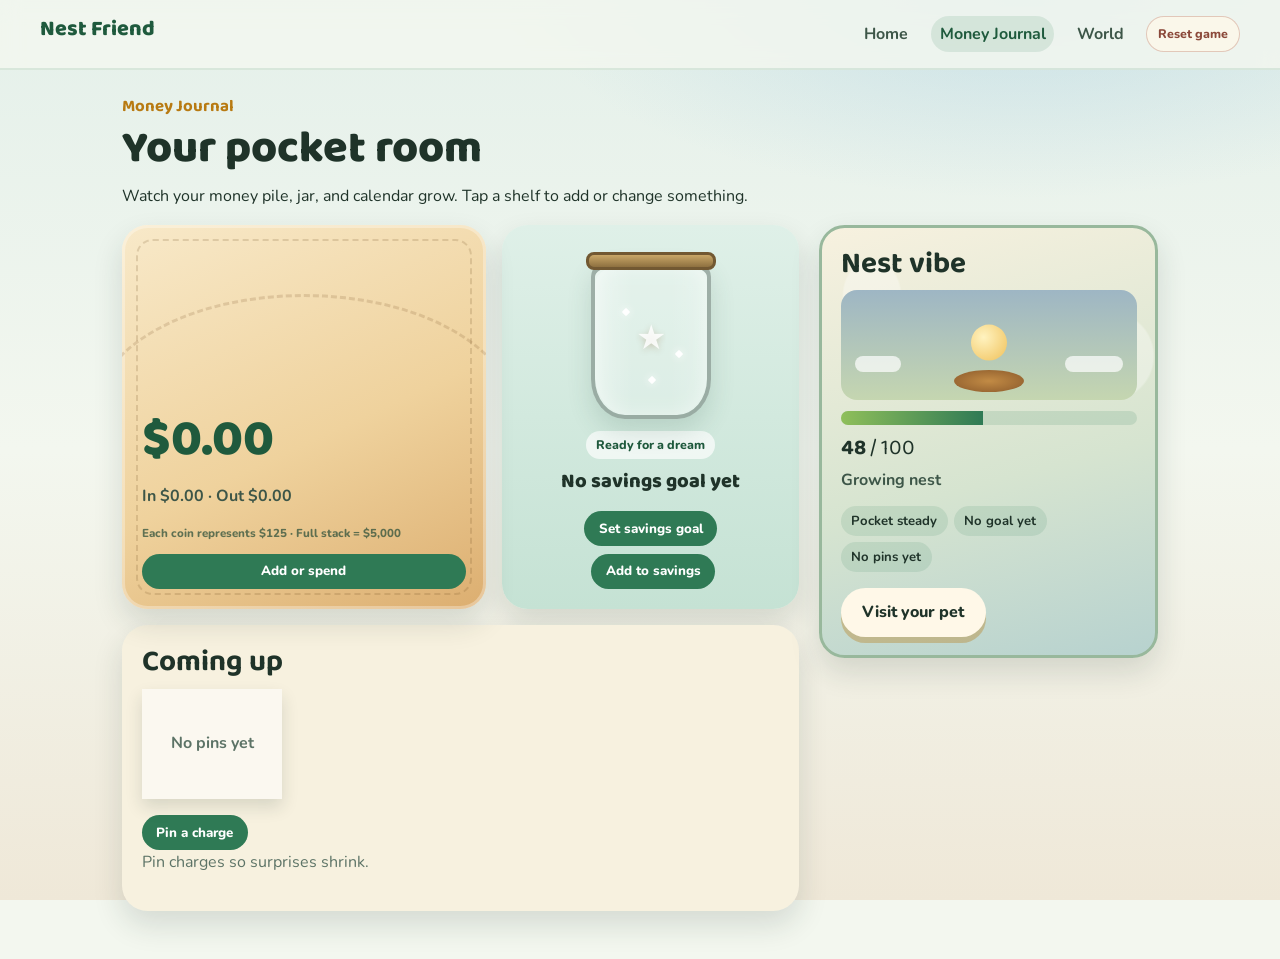
==== commit 4f1d77c6: "[far from done] style update" ====
--- a/budget.html
+++ b/budget.html
@@ -4,10 +4,11 @@
   <meta charset="UTF-8">
   <meta name="viewport" content="width=device-width, initial-scale=1.0">
   <title>Money Journal</title>
+  <link rel="icon" href="assets/favicon.svg" type="image/svg+xml">
   <link rel="preconnect" href="https://fonts.googleapis.com">
   <link rel="preconnect" href="https://fonts.gstatic.com" crossorigin>
   <link href="https://fonts.googleapis.com/css2?family=Baloo+2:wght@500;600;700;800&family=Nunito:wght@400;600;700;800&display=swap" rel="stylesheet">
-  <link rel="stylesheet" href="css/styles.css">
+  <link rel="stylesheet" href="css/styles.css?v=20261004a">
 </head>
 <body class="page-budget">
   <div class="sky-wash sky-wash-soft" aria-hidden="true"></div>
@@ -35,6 +36,7 @@
           <div class="coin-field" id="coin-field" aria-hidden="true"></div>
           <p class="pocket-amount" id="current-balance">$0.00</p>
           <p class="pocket-caption" id="balance-summary">Your pocket is empty</p>
+          <p class="coin-scale-note">Each coin represents $125 · Full stack = $5,000</p>
           <button type="button" class="shelf-btn" id="open-money">Add or spend</button>
         </div>
 
@@ -125,11 +127,18 @@
         <label>Already in the jar<input type="number" name="current" min="0" step="0.01" required placeholder="0.00"></label>
         <button type="submit" class="btn btn-primary">Update jar</button>
       </form>
-      <form id="form-savings-deposit" class="entry-form savings-deposit" hidden>
-        <h3>Add from your pocket</h3>
-        <p class="muted">This moves money from your available balance into the savings jar.</p>
+    </div>
+  </div>
+
+  <div class="modal" id="savings-deposit-modal" hidden>
+    <div class="modal-card" role="dialog" aria-modal="true" aria-labelledby="savings-deposit-title">
+      <button type="button" class="modal-close" data-close="savings-deposit-modal" aria-label="Close">Close</button>
+      <p class="eyebrow">Move money</p>
+      <h2 id="savings-deposit-title">Add to savings</h2>
+      <p class="modal-copy" id="savings-deposit-copy">Move available pocket money into your current savings goal.</p>
+      <form id="form-savings-deposit" class="entry-form savings-deposit">
         <label>Amount to save<input type="number" name="amount" min="0.01" step="0.01" placeholder="5.00" required></label>
-        <button type="submit" class="btn btn-soft">Add to savings</button>
+        <button type="submit" class="btn btn-primary">Move into the jar</button>
       </form>
     </div>
   </div>
@@ -156,9 +165,9 @@
     </div>
   </div>
 
-  <script src="js/storage.js"></script>
-  <script src="js/finance.js"></script>
-  <script src="js/creature.js"></script>
-  <script src="js/budget.js"></script>
+  <script src="js/storage.js?v=20261003c"></script>
+  <script src="js/finance.js?v=20261003c"></script>
+  <script src="js/creature.js?v=20261004a"></script>
+  <script src="js/budget.js?v=20261003c"></script>
 </body>
 </html>
--- a/css/styles.css
+++ b/css/styles.css
@@ -258,7 +258,20 @@
   z-index: 2;
   overflow: auto;
   max-height: 100vh;
-}
+  scrollbar-width: thin;
+  scrollbar-color: #78ad79 rgba(225, 238, 205, 0.72);
+}
+.stats-rail::-webkit-scrollbar { width: 11px; }
+.stats-rail::-webkit-scrollbar-track {
+  background: rgba(225, 238, 205, 0.72);
+  border-left: 1px solid rgba(47, 122, 85, 0.1);
+}
+.stats-rail::-webkit-scrollbar-thumb {
+  background: linear-gradient(180deg, #9bc58a, #5f9a6d);
+  border: 2px solid #eef3dc;
+  border-radius: 999px;
+}
+.stats-rail::-webkit-scrollbar-thumb:hover { background: #4f885f; }
 .nest-vibe {
   display: flex;
   justify-content: space-between;
@@ -388,8 +401,11 @@
 .memory-box-button > span:first-child { font-size: 1.8rem; }
 .memory-box-button strong, .memory-box-button small { display: block; }
 .memory-box-button small { color: var(--muted); margin-top: 0.12rem; }
-.memory-card { max-width: min(1000px, 94vw); max-height: 88vh; overflow: auto; }
-.memory-grid { display: grid; gap: 1rem; }
+.memory-card { max-width: min(1000px, 94vw); max-height: 88vh; overflow: hidden; display:flex; flex-direction:column; }
+.memory-grid { display: grid; gap: 1rem; min-height:0; overflow-y:auto; overflow-x:hidden; scrollbar-gutter:stable; padding:0 .7rem .35rem 0; }
+.memory-grid::-webkit-scrollbar { width:10px; }
+.memory-grid::-webkit-scrollbar-track { background:rgba(47,122,85,.08); border-radius:999px; }
+.memory-grid::-webkit-scrollbar-thumb { background:rgba(47,122,85,.4); border:2px solid var(--cream); border-radius:999px; }
 .memory-row { border-top: 1px solid rgba(47,122,85,.14); padding-top: .8rem; }
 .memory-row h3 { margin: 0 0 .55rem; }
 .memory-stages { display: grid; grid-template-columns: repeat(4, minmax(100px, 1fr)); gap: .65rem; }
@@ -405,6 +421,7 @@
   overflow: hidden;
   min-height: 100vh;
 }
+.home-weather-badge { position:absolute; z-index:9; right:1.1rem; top:5.2rem; margin:0; padding:.4rem .7rem; border-radius:999px; background:rgba(255,248,232,.86); color:var(--leaf-deep); font-size:.78rem; font-weight:800; box-shadow:0 5px 12px rgba(31,51,41,.14); }
 .nest-scenery { position: absolute; inset: 0; pointer-events: none; }
 .nest-sky-layer {
   position: absolute;
@@ -429,6 +446,18 @@
   border-radius: 40px;
   height: 28px;
 }
+.nest-sky-layer::after { content:""; position:absolute; inset:0; opacity:0; pointer-events:none; }
+.weather-sunny .nest-sky-layer { background:linear-gradient(180deg,#65b6e5 0%,#b7e1f1 54%,#dceebd 100%); }
+.weather-cloudy .nest-sky-layer { background:linear-gradient(180deg,#8eb7ca 0%,#c7d9dc 54%,#d5e2b9 100%); }
+.weather-cloudy .sun-disc { opacity:.48; filter:saturate(.7); }
+.weather-cloudy .cloud { opacity:.92; }
+.weather-rainy .nest-sky-layer { background:linear-gradient(180deg,#708a99 0%,#aabdc5 56%,#c4d3ad 100%); }
+.weather-rainy .sun-disc { opacity:.12; }
+.weather-rainy .cloud { opacity:.9; background:#dce6e8; }
+.weather-rainy .nest-sky-layer::after { opacity:.48; background:repeating-linear-gradient(105deg,transparent 0 22px,rgba(224,243,248,.75) 23px 25px,transparent 26px 46px); background-size:180px 130px; animation:home-rain 1.1s linear infinite; }
+.weather-rainy .nest-grass-layer { filter:saturate(.82) brightness(.9); }
+.music-toggle { border:1px solid rgba(47,122,85,.2); border-radius:999px; padding:.4rem .7rem; background:rgba(255,248,232,.9); color:var(--leaf-deep); font:800 .78rem var(--font-body); cursor:pointer; white-space:nowrap; }
+.music-toggle[aria-pressed="true"] { background:var(--leaf); color:#fff; box-shadow:0 0 0 3px rgba(47,122,85,.12); }
 .cloud::before, .cloud::after {
   content: "";
   position: absolute;
@@ -509,6 +538,7 @@
   height: min(520px, 74vh);
   transform: translate(-50%, -46%);
   z-index: 3;
+  pointer-events: none;
 }
 .nest-orbit {
   position: absolute;
@@ -516,10 +546,10 @@
   width: 100%;
   height: 100%;
   transform: none;
-  z-index: 2;
+  z-index: 8;
   pointer-events: none;
 }
-.nest-orbit .orbit-btn { pointer-events: auto; }
+.nest-orbit .orbit-btn { pointer-events: auto; z-index: 9; }
 .orbit-btn {
   --x: 0px;
   --y: 0px;
@@ -560,6 +590,7 @@
   display: grid;
   justify-items: center;
   z-index: 4;
+  pointer-events: none;
 }
 .creature-wrap.on-nest {
   width: min(210px, 52vw);
@@ -734,6 +765,7 @@
 }
 .coin-field.coins-in .vis-coin.is-new { animation: coin-toss-in .62s cubic-bezier(.2,.8,.25,1) both; }
 .coin-field.coins-out .vis-coin.is-leaving { animation: coin-fall-away .55s ease-in both; }
+.coin-scale-note { position:relative; z-index:1; margin:.15rem 0 .7rem; color:rgba(40,76,55,.72); font-size:.72rem; font-weight:800; }
 .jar-actions { display: flex; flex-wrap: wrap; gap: .45rem; justify-content: center; }
 .pocket-amount {
   font-family: var(--font-display);
@@ -1098,15 +1130,15 @@
   height: 78px;
   pointer-events: none;
   background:none;
-  filter: drop-shadow(0 4px 0 rgba(40,70,40,.18));
-}
-.world-tree::after { content:""; position:absolute; inset:0 0 18px; z-index:1; border-radius:48% 52% 44% 50%; background:radial-gradient(ellipse at 48% 40%,#5da361 0 54%,#579d5e 72%,transparent 74%); }
+  filter: drop-shadow(0 5px 4px rgba(35,76,43,.22));
+}
+.world-tree::after { content:""; position:absolute; inset:0 0 18px; z-index:1; border-radius:48% 52% 44% 50%; background:radial-gradient(circle at 28% 48%,#68b36b 0 24%,transparent 25%),radial-gradient(circle at 68% 35%,#559e5b 0 30%,transparent 31%),radial-gradient(ellipse at 52% 62%,#43864e 0 48%,transparent 50%); }
 .world-tree.tree-tall { height:96px; width:50px; }
-.world-tree.tree-tall::after { border-radius:52% 48% 42% 46%; background:radial-gradient(ellipse at 50% 38%,#62aa65 0 55%,#579f5e 72%,transparent 74%); }
+.world-tree.tree-tall::after { border-radius:52% 48% 42% 46%; background:radial-gradient(circle at 35% 28%,#68b36b 0 25%,transparent 26%),radial-gradient(circle at 65% 44%,#559e5b 0 31%,transparent 32%),radial-gradient(ellipse at 48% 66%,#43864e 0 48%,transparent 50%); }
 .world-tree.tree-wide { width:76px; height:70px; }
-.world-tree.tree-wide::after { border-radius:54% 46% 50% 43%; background:radial-gradient(ellipse at 50% 50%,#63a967 0 58%,#579d5e 72%,transparent 74%); }
+.world-tree.tree-wide::after { border-radius:54% 46% 50% 43%; background:radial-gradient(circle at 22% 54%,#68b36b 0 25%,transparent 26%),radial-gradient(circle at 75% 45%,#559e5b 0 30%,transparent 31%),radial-gradient(ellipse at 50% 62%,#43864e 0 52%,transparent 54%); }
 .world-tree.tree-pine { width:64px; height:98px; }
-.world-tree.tree-pine::after { inset:0 0 16px; border-radius:0; clip-path:polygon(50% 0,67% 25%,59% 25%,79% 50%,68% 50%,92% 82%,8% 82%,32% 50%,21% 50%,41% 25%,33% 25%); background:linear-gradient(90deg,#3f8552,#559f5f 52%,#3f8552); }
+.world-tree.tree-pine::after { inset:0 0 10px; border-radius:0; clip-path:polygon(50% 0,66% 25%,59% 25%,78% 52%,68% 52%,91% 100%,9% 100%,32% 52%,22% 52%,41% 25%,34% 25%); background:linear-gradient(90deg,#367949 0%,#5aa660 48%,#3d824d 100%); }
 .world-tree::before {
   content: "";
   position: absolute;
@@ -1136,9 +1168,9 @@
 .world-tree.wt15 { left: 500px; top: 1120px; transform: scale(.92); }
 .world-tree.wt16 { left: 90px; top: 740px; transform: scale(1.15); }
 .world-detail { position:absolute; z-index:2; pointer-events:none; }
-.world-detail.shrub { width:46px; height:25px; border-radius:55% 55% 35% 35%; background:radial-gradient(circle at 25% 60%,#438c52 0 36%,transparent 38%),radial-gradient(circle at 55% 38%,#60a75d 0 43%,transparent 45%),radial-gradient(circle at 83% 65%,#4c9654 0 34%,transparent 36%); }
-.world-detail.rocks { width:34px; height:19px; border-radius:60% 45% 40% 35%; background:#8d9487; box-shadow:17px 5px 0 -3px #737b72; }
-.world-detail.flowers { width:8px; height:8px; border-radius:50%; background:#f8d76d; box-shadow:14px 3px #e9a8bd,27px -2px #f4eee0,40px 4px #dab1e7; }
+.world-detail.shrub { width:50px; height:28px; border-radius:55% 55% 35% 35%; background:radial-gradient(circle at 20% 65%,#347945 0 30%,transparent 32%),radial-gradient(circle at 50% 38%,#6fbd70 0 38%,transparent 40%),radial-gradient(circle at 82% 64%,#438e50 0 32%,transparent 34%),linear-gradient(180deg,transparent 65%,#376f42 66%); filter:drop-shadow(0 3px 2px rgba(35,76,43,.25)); }
+.world-detail.rocks { width:36px; height:20px; border-radius:58% 46% 42% 35%; background:radial-gradient(circle at 35% 28%,#b5bbb1 0 10%,transparent 12%),linear-gradient(145deg,#a8aea4,#737b72 72%); box-shadow:17px 5px 0 -3px #697269,0 4px 4px rgba(43,58,47,.22); }
+.world-detail.flowers { width:9px; height:9px; border-radius:50%; background:radial-gradient(circle,#f6bd43 0 25%,#fff1a6 27% 55%,transparent 57%); box-shadow:14px 3px 0 -1px #eaa8bf,27px -2px 0 -1px #fff4dc,40px 4px 0 -1px #d8a6e8; filter:drop-shadow(0 2px 1px rgba(47,89,53,.25)); }
 
 .landmark {
   position: absolute;
@@ -1345,13 +1377,15 @@
 .world-creek-bank { fill:none; stroke:#78ae6f; stroke-width:126; stroke-linecap:round; opacity:.62; filter:blur(7px); }
 .terrain-pond-bank { fill:#78ae6f; opacity:.62; filter:blur(8px); }
 .world-creek { fill: none; stroke: url(#creekWater); stroke-width: 86; stroke-linecap: round; }
+.world-creek-texture { fill:none; stroke:url(#flowRipple); stroke-width:76; stroke-linecap:round; opacity:.68; }
+.terrain-pond-texture { opacity:.62; pointer-events:none; }
 .world-creek-flow {
   fill: none;
-  stroke: rgba(255,255,255,.42);
-  stroke-width: 5;
+  stroke: rgba(230,255,255,.58);
+  stroke-width: 2.8;
   stroke-linecap: round;
   opacity: .85;
-  stroke-dasharray: 12 28;
+  stroke-dasharray: 5 18 22 31;
   animation: creek-flow 2.8s linear infinite;
 }
 .world-creek-flow.flow-left { transform:translate(-18px,8px); }
@@ -1563,6 +1597,8 @@
   from { transform: translateX(0); }
   to { transform: translateX(calc(100vw + 300px)); }
 }
+.harvest-btn { display:none; margin:.65rem auto 0; }
+@keyframes home-rain { from { background-position:0 0; } to { background-position:-40px 130px; } }
 @keyframes coin-toss-in { from { transform:translate(50px,-120px) rotate(180deg); opacity:0; } to { transform:translate(0,0) rotate(0); opacity:1; } }
 @keyframes coin-fall-away { from { transform:translate(0,0); opacity:1; } to { transform:translate(-70px,120px) rotate(-140deg); opacity:0; } }
 @keyframes sun-pulse {
@@ -1618,6 +1654,7 @@
   .nest-stage { min-height: 75vh; }
   .touch-pad { display: grid; }
   .touch-pad-8 { display: grid; }
+  .harvest-btn { display:block; }
   .egg-grid { grid-template-columns: 1fr; }
   .world-side { max-height: none; }
 }
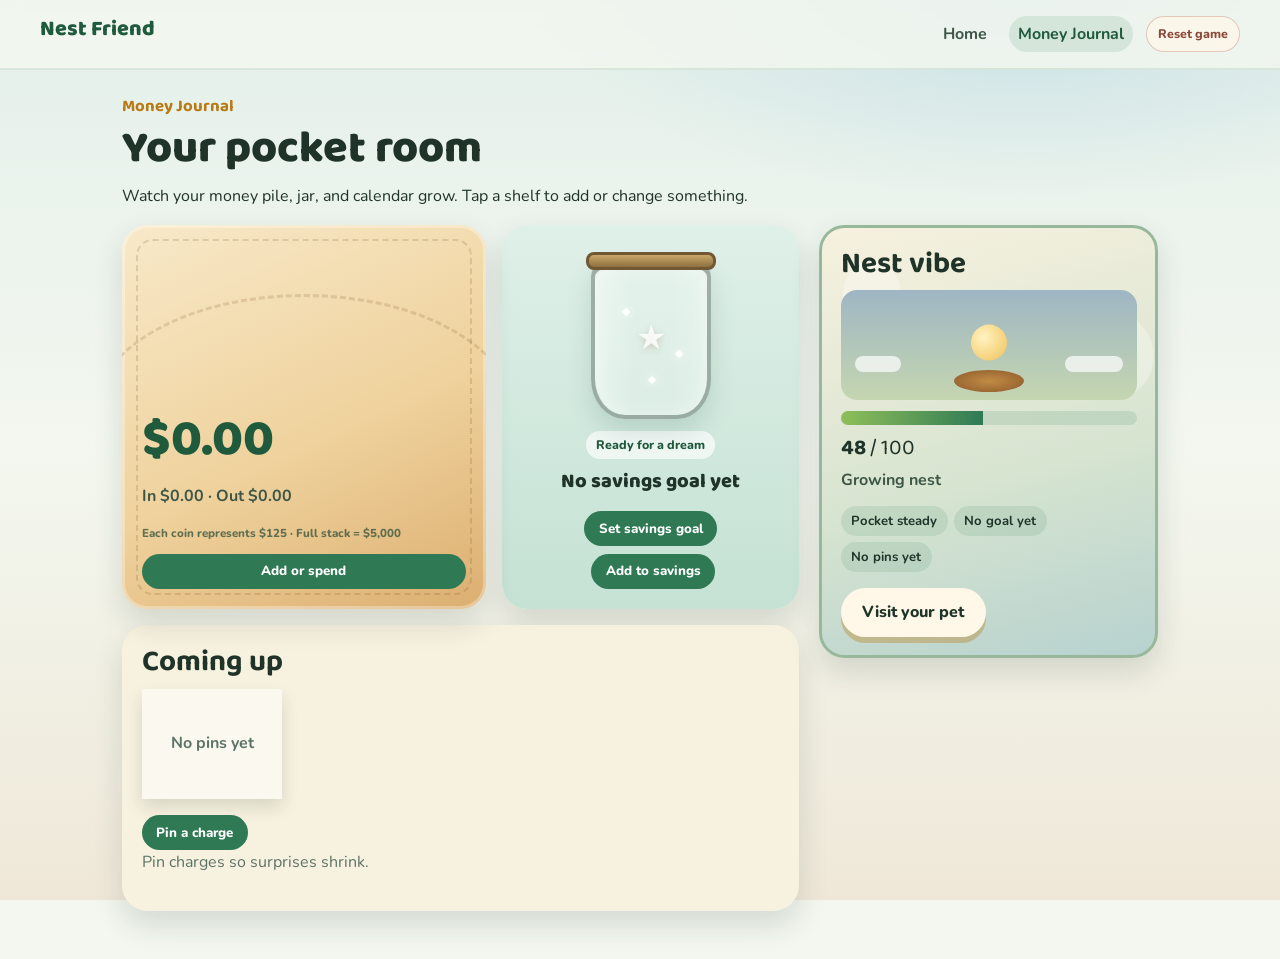
==== commit d8c2c8ee: "Remove the World map and finance lessons The top-down World page and its lessons aren't needed. Dele" ====
--- a/budget.html
+++ b/budget.html
@@ -18,7 +18,6 @@
     <nav class="site-nav" aria-label="Main">
       <a href="index.html">Home</a>
       <a href="budget.html" aria-current="page">Money Journal</a>
-      <a href="world.html" data-brand="world">World</a>
       <button type="button" class="nav-reset" data-reset-game>Reset game</button>
     </nav>
   </header>
--- a/css/styles.css
+++ b/css/styles.css
@@ -147,7 +147,7 @@
   overflow: auto;
   animation: panel-in 0.45s ease both;
 }
-.modal-card.wide, .lesson-card { width: min(760px, 100%); }
+.modal-card.wide { width: min(760px, 100%); }
 .modal-close {
   position: absolute;
   top: 0.85rem;
@@ -163,10 +163,7 @@
 .modal-error { min-height: 1.25rem; color: #a14d3a; font-weight: 700; }
 .field-label { display: grid; gap: 0.35rem; font-weight: 700; margin-bottom: 0.9rem; }
 .field-label input,
-.look-panel select,
-.entry-form input,
-.match-row select,
-.budget-row input {
+.entry-form input {
   width: 100%;
   border: 2px solid rgba(47, 122, 85, 0.22);
   border-radius: 0.9rem;
@@ -666,7 +663,6 @@
   transform-origin: 50% 85%;
 }
 .creature.tiny { width: 54px; }
-.creature.world-pet { width: 110px; }
 .creature.age-baby { scale: .82; }
 .creature.age-teen { scale: .92; }
 .creature.age-adult { scale: 1; }
@@ -1025,489 +1021,12 @@
   cursor: pointer;
 }
 
-/* World */
-.flower-badge {
-  display: inline-flex;
-  align-items: center;
-  gap: 0.4rem;
-  background: rgba(224, 161, 42, 0.2);
-  border-radius: 999px;
-  padding: 0.4rem 0.8rem;
-  font-weight: 700;
-}
-.flower-icon {
-  width: 16px;
-  height: 16px;
-  border-radius: 50%;
-  background: radial-gradient(circle at 30% 30%, #ffe9a8, #e0a12a);
-}
-.world-shell {
-  display: grid;
-  grid-template-columns: minmax(240px, 300px) 1fr;
-  gap: 1rem;
-  padding: 1rem clamp(0.75rem, 3vw, 1.5rem) 1.5rem;
-  min-height: calc(100vh - 74px);
-}
-.world-side {
-  background: rgba(255, 248, 232, 0.9);
-  border-radius: calc(var(--radius) + 0.25rem);
-  padding: 1.1rem 1rem 1.25rem;
-  box-shadow: 0 12px 28px var(--shadow);
-  overflow: auto;
-  max-height: calc(100vh - 100px);
-}
-.look-panel { display: grid; gap: 0.5rem; margin: 1rem 0; }
-.look-panel[hidden] { display: none !important; }
-.look-toggle {
-  width: 100%; display: flex; justify-content: space-between; align-items: center; border: 0; border-radius: .85rem;
-  padding: .7rem .8rem; background: rgba(47,122,85,.12); color: var(--leaf-deep);
-  font-family: var(--font-display); font-weight: 800; cursor: pointer;
-}
-.map-overview-toggle { width:100%; margin:.55rem 0; border:2px solid rgba(47,122,85,.25); border-radius:.85rem; padding:.65rem .8rem; background:#fff8e8; color:var(--leaf-deep); font:800 .86rem var(--font-display); cursor:pointer; }
-.map-overview-toggle[aria-pressed="true"] { background:var(--leaf); color:#fff; }
+/* Savings jar & goals */
 .jar-sparkles { position: absolute; inset: 12px; z-index: 3; pointer-events: none; }
 .jar-sparkles i { position: absolute; width: 6px; height: 6px; background: #fff; transform: rotate(45deg); border-radius: 1px; box-shadow: 0 0 8px #fff; }
 .jar-sparkles i:nth-child(1) { left: 16px; top: 30px; }.jar-sparkles i:nth-child(2) { right: 13px; top: 72px; }.jar-sparkles i:nth-child(3) { left: 42px; bottom: 20px; }
 .jar-star { position: absolute; left: 50%; top: 48%; z-index: 4; transform: translate(-50%,-50%); color: rgba(255,255,255,.84); font-size: 34px; text-shadow: 0 2px 6px rgba(139,90,43,.25); }
 .goal-progress-label { display: inline-block; margin: -.1rem 0 .45rem; padding: .28rem .65rem; border-radius: 999px; background: rgba(255,255,255,.68); color: var(--leaf-deep); font-size: .78rem; font-weight: 800; }
-.look-panel label { display: grid; gap: 0.25rem; font-weight: 700; font-size: 0.9rem; }
-.avatar-preview { width: 100px; margin: 0 auto 0.35rem; }
-.avatar { width: 100%; height: auto; }
-.avatar.tiny, .world-avatar { width: 64px; }
-
-.map-frame { position: relative; min-height: 560px; }
-.map-viewport {
-  position: relative;
-  width: 100%;
-  height: min(74vh, 720px);
-  border-radius: calc(var(--radius) + 0.4rem);
-  overflow: hidden;
-  box-shadow: 0 16px 36px var(--shadow);
-  background: #3f7a45;
-}
-.minimap {
-  position: absolute; right: 14px; bottom: 14px; z-index: 20; width: 178px; padding: 7px;
-  border: 3px solid rgba(255,248,232,.94); border-radius: 14px; background: rgba(31,51,41,.84);
-  box-shadow: 0 8px 22px rgba(0,0,0,.28); pointer-events: none;
-}
-.map-frame.is-overview .minimap { display:none; }
-.map-frame.is-overview .map-viewport { background:#dcebd1; }
-.minimap > strong { position: absolute; right: 10px; bottom: 8px; color: white; font-size: .58rem; letter-spacing: .08em; }
-.minimap-map { position: relative; height: 112px; overflow: hidden; border-radius: 8px; background: #8fbe75; }
-.minimap-svg { position: absolute; inset: 0; width: 100%; height: 100%; }
-.minimap-player { position: absolute; width: 10px; height: 10px; margin: -5px; border-radius: 50%; background: #fff; border: 3px solid #d94e45; box-shadow: 0 0 0 2px rgba(0,0,0,.2); }
-.large-map {
-  position: absolute;
-  top: 0;
-  left: 0;
-  width: 1800px;
-  height: 1300px;
-  transform-origin: 0 0;
-}
-.map-ground-big {
-  position: absolute;
-  inset: 0;
-  background:
-    radial-gradient(circle at 30% 40%, rgba(255,255,255,0.08), transparent 25%),
-    radial-gradient(circle at 70% 70%, rgba(31,90,61,0.2), transparent 30%),
-    linear-gradient(180deg, #8ecf84, #5fa85a 55%, #4e9450);
-}
-.map-pond {
-  display: none;
-}
-.map-terrain {
-  position: absolute;
-  inset: 0;
-  width: 100%;
-  height: 100%;
-  z-index: 1;
-  pointer-events: none;
-}
-.world-tree {
-  position: absolute;
-  z-index: 2;
-  width: 54px;
-  height: 78px;
-  pointer-events: none;
-  background:none;
-  filter: drop-shadow(0 5px 4px rgba(35,76,43,.22));
-}
-.world-tree::after { content:""; position:absolute; inset:0 0 18px; z-index:1; border-radius:48% 52% 44% 50%; background:radial-gradient(circle at 28% 48%,#68b36b 0 24%,transparent 25%),radial-gradient(circle at 68% 35%,#559e5b 0 30%,transparent 31%),radial-gradient(ellipse at 52% 62%,#43864e 0 48%,transparent 50%); }
-.world-tree.tree-tall { height:96px; width:50px; }
-.world-tree.tree-tall::after { border-radius:52% 48% 42% 46%; background:radial-gradient(circle at 35% 28%,#68b36b 0 25%,transparent 26%),radial-gradient(circle at 65% 44%,#559e5b 0 31%,transparent 32%),radial-gradient(ellipse at 48% 66%,#43864e 0 48%,transparent 50%); }
-.world-tree.tree-wide { width:76px; height:70px; }
-.world-tree.tree-wide::after { border-radius:54% 46% 50% 43%; background:radial-gradient(circle at 22% 54%,#68b36b 0 25%,transparent 26%),radial-gradient(circle at 75% 45%,#559e5b 0 30%,transparent 31%),radial-gradient(ellipse at 50% 62%,#43864e 0 52%,transparent 54%); }
-.world-tree.tree-pine { width:64px; height:98px; }
-.world-tree.tree-pine::after { inset:0 0 10px; border-radius:0; clip-path:polygon(50% 0,66% 25%,59% 25%,78% 52%,68% 52%,91% 100%,9% 100%,32% 52%,22% 52%,41% 25%,34% 25%); background:linear-gradient(90deg,#367949 0%,#5aa660 48%,#3d824d 100%); }
-.world-tree::before {
-  content: "";
-  position: absolute;
-  left: 50%;
-  bottom: 0;
-  width: 12px;
-  height: 28px;
-  margin-left: -6px;
-  border-radius: 4px;
-  background: linear-gradient(90deg, #6a411c, #8b5a2b 55%, #5a3516);
-  z-index: 0;
-}
-.world-tree.wt1 { left: 160px; top: 180px; transform: scale(1.15); }
-.world-tree.wt2 { left: 320px; top: 240px; transform: scale(.95); }
-.world-tree.wt3 { left: 480px; top: 360px; }
-.world-tree.wt4 { left: 860px; top: 420px; transform: scale(1.2); }
-.world-tree.wt5 { left: 1280px; top: 760px; transform: scale(1.05); }
-.world-tree.wt6 { left: 1500px; top: 980px; transform: scale(.9); }
-.world-tree.wt7 { left: 700px; top: 180px; transform: scale(1.1); }
-.world-tree.wt8 { left: 1100px; top: 620px; transform: scale(1.25); }
-.world-tree.wt9 { left: 1030px; top: 390px; transform: scale(.9); }
-.world-tree.wt10 { left: 1220px; top: 180px; transform: scale(1.1); }
-.world-tree.wt11 { left: 1540px; top: 210px; transform: scale(.96); }
-.world-tree.wt12 { left: 1650px; top: 780px; transform: scale(1.2); }
-.world-tree.wt13 { left: 1320px; top: 1110px; transform: scale(.9); }
-.world-tree.wt14 { left: 860px; top: 1040px; transform: scale(1.18); }
-.world-tree.wt15 { left: 500px; top: 1120px; transform: scale(.92); }
-.world-tree.wt16 { left: 90px; top: 740px; transform: scale(1.15); }
-.world-detail { position:absolute; z-index:2; pointer-events:none; }
-.world-detail.shrub { width:50px; height:28px; border-radius:55% 55% 35% 35%; background:radial-gradient(circle at 20% 65%,#347945 0 30%,transparent 32%),radial-gradient(circle at 50% 38%,#6fbd70 0 38%,transparent 40%),radial-gradient(circle at 82% 64%,#438e50 0 32%,transparent 34%),linear-gradient(180deg,transparent 65%,#376f42 66%); filter:drop-shadow(0 3px 2px rgba(35,76,43,.25)); }
-.world-detail.rocks { width:36px; height:20px; border-radius:58% 46% 42% 35%; background:radial-gradient(circle at 35% 28%,#b5bbb1 0 10%,transparent 12%),linear-gradient(145deg,#a8aea4,#737b72 72%); box-shadow:17px 5px 0 -3px #697269,0 4px 4px rgba(43,58,47,.22); }
-.world-detail.flowers { width:9px; height:9px; border-radius:50%; background:radial-gradient(circle,#f6bd43 0 25%,#fff1a6 27% 55%,transparent 57%); box-shadow:14px 3px 0 -1px #eaa8bf,27px -2px 0 -1px #fff4dc,40px 4px 0 -1px #d8a6e8; filter:drop-shadow(0 2px 1px rgba(47,89,53,.25)); }
-
-.landmark {
-  position: absolute;
-  width: 160px;
-  height: 130px;
-  transform: translate(-50%, -50%);
-  z-index: 2;
-}
-.landmark.is-near .land-label {
-  background: #fff8e8;
-  box-shadow: 0 0 0 3px rgba(224, 161, 42, 0.55);
-}
-.land-label {
-  position: absolute;
-  left: 50%;
-  bottom: -8px;
-  transform: translateX(-50%);
-  white-space: nowrap;
-  background: rgba(255, 248, 232, 0.95);
-  border-radius: 999px;
-  padding: 0.25rem 0.55rem;
-  font-family: var(--font-display);
-  font-size: 0.78rem;
-  font-weight: 800;
-  color: var(--leaf-deep);
-  box-shadow: 0 4px 10px var(--shadow);
-}
-.lock-tag {
-  position: absolute;
-  top: -8px;
-  right: -8px;
-  background: #a14d3a;
-  color: #fff;
-  font-size: 0.65rem;
-  font-weight: 800;
-  padding: 0.15rem 0.4rem;
-  border-radius: 999px;
-}
-
-.grove-land .tree {
-  position: absolute;
-  bottom: 22px;
-  width: 46px;
-  height: 70px;
-  background:
-    radial-gradient(ellipse at 50% 36%, #5fad63 0 44%, transparent 45%),
-    radial-gradient(ellipse at 30% 50%, #4a8f52 0 30%, transparent 31%),
-    radial-gradient(ellipse at 72% 48%, #74bf78 0 28%, transparent 29%),
-    linear-gradient(180deg, transparent 60%, #7a4d24 60%);
-}
-.grove-land .tree::before {
-  content: "";
-  position: absolute;
-  left: 50%;
-  bottom: 0;
-  width: 11px;
-  height: 26px;
-  margin-left: -5px;
-  background: #6e4420;
-  border-radius: 3px;
-}
-.grove-land .t1 { left: 18px; }
-.grove-land .t2 { left: 56px; transform: scale(1.2); }
-.grove-land .t3 { left: 104px; transform: scale(.9); }
-
-.brook-land .brook-falls {
-  position: absolute;
-  left: 28px;
-  top: 20px;
-  width: 100px;
-  height: 70px;
-  border-radius: 20px 20px 40px 40px;
-  border: 6px solid rgba(101,149,94,.55);
-  background: radial-gradient(circle at 26% 72%,#8fd99e 0 6px,transparent 7px),radial-gradient(circle at 70% 64%,#f1d879 0 5px,transparent 6px),repeating-radial-gradient(ellipse at 50% 20%,rgba(255,255,255,.52) 0 2px,transparent 3px 13px),linear-gradient(180deg,#b9eff1,#66c5d2 58%,#4aa1ba);
-  box-shadow: 0 0 0 9px rgba(92,151,80,.18), inset 0 8px 12px rgba(255,255,255,0.35);
-  animation: brook-shimmer 2.4s linear infinite;
-}
-.brook-land .brook-rocks {
-  position: absolute;
-  left: 30px;
-  top: 70px;
-  width: 18px;
-  height: 14px;
-  border-radius: 50%;
-  background: #8a8f84;
-  box-shadow: 40px 6px 0 #7a8078, 80px 2px 0 #90958c;
-}
-
-.hill-land .hill-shape {
-  position: absolute;
-  left: 10px;
-  bottom: 24px;
-  width: 140px;
-  height: 80px;
-  background: radial-gradient(ellipse at 50% 100%, #6aaa6e, #4f8f55 60%, transparent 61%);
-}
-.hill-land .hill-flag {
-  position: absolute;
-  left: 78px;
-  top: 18px;
-  width: 4px;
-  height: 46px;
-  background: #6e4420;
-}
-.hill-land .hill-flag::after {
-  content: "";
-  position: absolute;
-  top: 0;
-  left: 4px;
-  border-style: solid;
-  border-width: 8px 0 8px 18px;
-  border-color: transparent transparent transparent #e0a12a;
-}
-
-.bridge-land .bridge-span {
-  position: absolute;
-  left: 8px;
-  top: 43px;
-  width: 144px;
-  height: 48px;
-  border-radius: 9px;
-  background: repeating-linear-gradient(90deg,#c89e69 0 15px,#8d6237 15px 18px);
-  border-top: 5px solid #684322;
-  border-bottom: 5px solid #684322;
-  box-shadow: 0 10px 0 rgba(48,116,141,.35);
-  transform: perspective(100px) rotateX(10deg);
-}
-.bridge-land .bridge-span::after { content:""; position:absolute; inset:6px 8px; border-top:2px dashed rgba(255,243,205,.62); border-bottom:2px dashed rgba(92,55,26,.35); }
-.bridge-land .bridge-rail {
-  position: absolute;
-  top: 42px;
-  width: 6px;
-  height: 34px;
-  background: #6e4420;
-}
-.bridge-land .bridge-rail.left { left: 18px; }
-.bridge-land .bridge-rail.right { right: 18px; }
-
-.clearing-land .clearing-ring {
-  position: absolute;
-  left: 20px;
-  top: 30px;
-  width: 120px;
-  height: 70px;
-  border-radius: 50%;
-  border: 0;
-  background: radial-gradient(ellipse,rgba(255,248,232,.42),transparent 68%);
-}
-
-.shop-hut, .bank-hut, .gift-nook {
-  position: absolute;
-  left: 40px;
-  top: 28px;
-  width: 108px;
-  height: 76px;
-  background: linear-gradient(#86bfd4,#86bfd4) 13px 22px/22px 22px no-repeat,linear-gradient(#86bfd4,#86bfd4) 73px 22px/22px 22px no-repeat,linear-gradient(#6f4a2d,#6f4a2d) 44px 37px/20px 39px no-repeat,linear-gradient(90deg,#f3e2b8,#ead49b);
-  border-radius: 8px 8px 4px 4px;
-  box-shadow: inset 0 -10px 0 #e0a12a;
-}
-.shop-hut::before, .bank-hut::before, .gift-nook::before {
-  content: "";
-  position: absolute;
-  left: calc(50% - 64px);
-  top: -30px;
-  width: 128px;
-  height: 42px;
-  background: #c45c48;
-  clip-path: polygon(50% 0%, 100% 78%, 100% 100%, 0% 100%, 0% 78%);
-}
-.bank-hut { width:120px; background:linear-gradient(90deg,#7990aa 0 8px,transparent 8px 32px,#7990aa 32px 40px,transparent 40px 80px,#7990aa 80px 88px,transparent 88px 112px,#7990aa 112px 120px),linear-gradient(#d8eff7,#9ec9e0) 13px 18px/18px 20px no-repeat,linear-gradient(#d8eff7,#9ec9e0) 89px 18px/18px 20px no-repeat,linear-gradient(#4e6684,#4e6684) 49px 35px/22px 41px no-repeat,linear-gradient(90deg,#dfe9f2,#c8d9e8); box-shadow: inset 0 -10px 0 #5e9ab8; }
-.bank-hut::before { background: #4a6fa5; }
-.gift-nook { width:92px; border-radius:20px 20px 5px 5px; background:linear-gradient(#c8e6dc,#9bcbb4) 12px 20px/20px 20px no-repeat,linear-gradient(#c8e6dc,#9bcbb4) 60px 20px/20px 20px no-repeat,radial-gradient(ellipse at 50% 100%,#6b4b34 0 18px,transparent 19px),linear-gradient(90deg,#e8f6df,#cce6c3); box-shadow:inset 0 -10px 0 #7fb089; }
-.gift-nook::before { background: #6aaa6e; }
-.planner-post {
-  position: absolute;
-  left: 70px;
-  top: 20px;
-  width: 14px;
-  height: 80px;
-  background: #8b5a2b;
-}
-.planner-post::after {
-  content: "";
-  position: absolute;
-  left: 14px;
-  top: 8px;
-  width: 48px;
-  height: 36px;
-  background:linear-gradient(#fff8e8,#ead9b2);
-  border: 3px solid #6e4420;
-  border-radius:4px;
-  box-shadow:inset 0 0 0 3px rgba(139,90,43,.12),0 3px 0 rgba(66,43,22,.2);
-}
-.planner-post::before { content:""; position:absolute; left:-5px; top:-5px; width:24px; height:9px; border-radius:6px; background:#6e4420; box-shadow:0 72px 0 #5e391b; }
-
-.fog {
-  display: none;
-}
-.shop-hut::after { display:none; }
-.bank-hut::after, .gift-nook::after { content:""; position:absolute; left:15px; top:22px; width:8px; height:8px; border:2px solid rgba(255,255,255,.8); box-shadow:43px 0 0 -2px rgba(255,255,255,.8); }
-.terrain-grove { fill: #609b65; opacity: .86; }
-.terrain-clearing { opacity: .92; }
-.terrain-hill { fill: #74a766; opacity: .9; }
-.world-creek-bank { fill:none; stroke:#78ae6f; stroke-width:126; stroke-linecap:round; opacity:.62; filter:blur(7px); }
-.terrain-pond-bank { fill:#78ae6f; opacity:.62; filter:blur(8px); }
-.world-creek { fill: none; stroke: url(#creekWater); stroke-width: 86; stroke-linecap: round; }
-.world-creek-texture { fill:none; stroke:url(#flowRipple); stroke-width:76; stroke-linecap:round; opacity:.68; }
-.terrain-pond-texture { opacity:.62; pointer-events:none; }
-.world-creek-flow {
-  fill: none;
-  stroke: rgba(230,255,255,.58);
-  stroke-width: 2.8;
-  stroke-linecap: round;
-  opacity: .85;
-  stroke-dasharray: 5 18 22 31;
-  animation: creek-flow 2.8s linear infinite;
-}
-.world-creek-flow.flow-left { transform:translate(-18px,8px); }
-.world-creek-flow.flow-mid { transform:translate(0,0); animation-delay:-.9s; }
-.world-creek-flow.flow-right { transform:translate(18px,-8px); animation-delay:-1.8s; }
-@keyframes creek-flow {
-  from { stroke-dashoffset: 0; }
-  to { stroke-dashoffset: -40; }
-}
-@keyframes brook-shimmer { 0%{background-position:0 0} 100%{background-position:0 24px} }
-.clearing-land.is-clearer .clearing-ring {
-  background: radial-gradient(ellipse, rgba(255,248,232,.72), rgba(196,224,148,.35) 55%, transparent 72%);
-}
-.fog.is-clear { opacity: 0; }
-.fog-grove { left: 40px; top: 80px; width: 420px; height: 360px; border-radius: 40%; }
-.fog-brook { left: 780px; top: 40px; width: 460px; height: 340px; border-radius: 45%; }
-.fog-hill { left: 1320px; top: 360px; width: 440px; height: 400px; border-radius: 40%; }
-.fog-bridge { left: 180px; top: 640px; width: 520px; height: 380px; border-radius: 35%; }
-.fog-clearing { left: 900px; top: 820px; width: 500px; height: 400px; border-radius: 45%; }
-
-.map-actor {
-  position: absolute;
-  width: 58px;
-  margin-left: -29px;
-  margin-top: -68px;
-  z-index: 5;
-  pointer-events: none;
-}
-.map-pet {
-  z-index: 4;
-  width: 46px;
-  margin-left: -23px;
-  margin-top: -42px;
-}
-.world-avatar { width: 58px !important; }
-.map-player { transform-origin: 50% 76%; }
-.map-player.dir-left { transform: scaleX(-1) rotate(3deg); }
-.map-player.dir-right { transform: rotate(3deg); }
-.map-player.dir-up-left { transform: scaleX(-1) rotate(-5deg); }
-.map-player.dir-up-right { transform: rotate(-5deg); }
-.map-player.dir-down-left { transform: scaleX(-1) rotate(5deg); }
-.map-player.dir-down-right { transform: rotate(5deg); }
-.map-player.dir-up .avatar-face, .map-player.dir-up-left .avatar-face, .map-player.dir-up-right .avatar-face { opacity: 0; }
-.map-player.dir-up .avatar-head, .map-player.dir-up-left .avatar-head, .map-player.dir-up-right .avatar-head { fill: var(--avatar-hair); }
-.map-player.dir-up .avatar-bangs, .map-player.dir-up-left .avatar-bangs, .map-player.dir-up-right .avatar-bangs { opacity: 0; }
-.avatar-hair-front-backview { opacity:0; pointer-events:none; }
-.map-player.dir-up .avatar-hair-front-backview, .map-player.dir-up-left .avatar-hair-front-backview, .map-player.dir-up-right .avatar-hair-front-backview { opacity:1; }
-.map-player.dir-up .avatar-hair-back, .map-player.dir-up-left .avatar-hair-back, .map-player.dir-up-right .avatar-hair-back { opacity:0; }
-.map-player.dir-left .avatar-face, .map-player.dir-right .avatar-face { transform: translateX(5px); }
-
-.avatar.is-walking .avatar-leg.left { animation: walk-leg-left 0.48s ease-in-out infinite; }
-.avatar.is-walking .avatar-leg.right { animation: walk-leg-right 0.48s ease-in-out infinite; }
-.avatar.is-walking .avatar-arm.left { animation: walk-arm-left 0.48s ease-in-out infinite; }
-.avatar.is-walking .avatar-arm.right { animation: walk-arm-right 0.48s ease-in-out infinite; }
-.avatar.is-walking .avatar-torso { animation: walk-weight-shift 0.48s ease-in-out infinite; }
-.avatar-leg, .avatar-arm { transform-box: fill-box; transform-origin: 50% 8%; }
-.avatar-hair-back { pointer-events: none; }
-.avatar-bangs { pointer-events: none; }
-
-.weed {
-  position: absolute;
-  width: 28px;
-  height: 28px;
-  margin: -14px;
-  border: none;
-  border-radius: 40%;
-  background: linear-gradient(180deg, #4e7a35, #2f5a28);
-  cursor: pointer;
-  z-index: 4;
-}
-.weed::after {
-  content: "";
-  position: absolute;
-  left: 8px;
-  top: -8px;
-  width: 12px;
-  height: 16px;
-  background: #6ea24a;
-  border-radius: 40% 40% 20% 20%;
-}
-
-.touch-pad {
-  display: none;
-  margin-top: 0.85rem;
-  gap: 0.35rem;
-}
-.touch-pad-8 {
-  grid-template-columns: repeat(3, 56px);
-  justify-content: center;
-}
-.touch-pad button {
-  min-width: 56px;
-  min-height: 44px;
-  border: none;
-  border-radius: 0.85rem;
-  background: rgba(255, 248, 232, 0.95);
-  box-shadow: 0 6px 0 rgba(47, 122, 85, 0.2);
-  font-family: var(--font-body);
-  font-weight: 800;
-  cursor: pointer;
-}
-
-.lesson-progress {
-  font-weight: 800;
-  color: var(--honey-deep);
-  margin-bottom: 0.35rem;
-}
-.teach-block {
-  background: rgba(47, 122, 85, 0.08);
-  border-radius: 1rem;
-  padding: 1rem;
-  font-size: 1.05rem;
-  line-height: 1.6;
-}
-.sort-board { display: grid; grid-template-columns: 1fr 1fr; gap: 0.85rem; }
-.sort-column {
-  background: rgba(47, 122, 85, 0.08);
-  border-radius: 1rem;
-  padding: 0.85rem;
-  min-height: 140px;
-}
-.sort-pool, .drop-zone { display: flex; flex-wrap: wrap; gap: 0.5rem; min-height: 3rem; }
 .chip {
   border: 2px solid rgba(47, 122, 85, 0.25);
   background: #fff;
@@ -1518,42 +1037,6 @@
   cursor: pointer;
 }
 .chip.selected { border-color: var(--leaf); background: #eef8f1; }
-.choice-list { display: grid; gap: 0.65rem; }
-.choice-option {
-  display: grid;
-  grid-template-columns: auto 1fr;
-  gap: 0.65rem;
-  align-items: start;
-  background: rgba(255,255,255,0.75);
-  border-radius: 1rem;
-  padding: 0.85rem 1rem;
-  border: 2px solid transparent;
-  cursor: pointer;
-  font-weight: 700;
-}
-.choice-option:has(input:checked) { border-color: var(--leaf); background: #eef8f1; }
-.budget-builder, .stack-game, .match-grid { display: grid; gap: 0.85rem; }
-.budget-row, .match-row {
-  display: grid;
-  grid-template-columns: 1fr 1fr;
-  gap: 0.65rem;
-  align-items: center;
-}
-.stack-meter {
-  height: 28px;
-  border-radius: 999px;
-  background: rgba(47, 122, 85, 0.12);
-  overflow: hidden;
-}
-.stack-fill {
-  height: 100%;
-  width: 0%;
-  background: linear-gradient(90deg, var(--honey), #f0c15a);
-  transition: width 0.35s ease;
-}
-.lesson-feedback { min-height: 1.4rem; font-weight: 700; color: var(--leaf-deep); }
-.lesson-controls { display: flex; flex-wrap: wrap; gap: 0.65rem; margin-top: 0.75rem; }
-
 @keyframes panel-in {
   from { opacity: 0; transform: translateY(16px); }
   to { opacity: 1; transform: translateY(0); }
@@ -1605,35 +1088,6 @@
   0%, 100% { transform: scale(1); }
   50% { transform: scale(1.05); }
 }
-@keyframes walk-leg-left {
-  0%, 100% { transform: translate(-2px,3px) rotate(12deg); }
-  25% { transform: translate(0,-3px) rotate(1deg); }
-  50% { transform: translate(2px,1px) rotate(-12deg); }
-  75% { transform: translate(0,4px) rotate(0deg); }
-}
-@keyframes walk-leg-right {
-  0%, 100% { transform: translate(2px,1px) rotate(-12deg); }
-  25% { transform: translate(0,4px) rotate(0deg); }
-  50% { transform: translate(-2px,3px) rotate(12deg); }
-  75% { transform: translate(0,-3px) rotate(1deg); }
-}
-@keyframes walk-arm-left {
-  0%, 100% { transform: translate(2px,0) rotate(-15deg); }
-  25% { transform: translateY(1px) rotate(0deg); }
-  50% { transform: translate(-2px,0) rotate(15deg); }
-  75% { transform: translateY(-1px) rotate(0deg); }
-}
-@keyframes walk-arm-right {
-  0%, 100% { transform: translate(-2px,0) rotate(15deg); }
-  25% { transform: translateY(-1px) rotate(0deg); }
-  50% { transform: translate(2px,0) rotate(-15deg); }
-  75% { transform: translateY(1px) rotate(0deg); }
-}
-@keyframes walk-weight-shift {
-  0%, 100% { transform: translate(-1.5px, 0); }
-  25%, 75% { transform: translate(0, -2px); }
-  50% { transform: translate(1.5px, 0); }
-}
 @keyframes care-spark { 0%{opacity:0;transform:translate(-50%,30px) scale(.7)} 35%{opacity:1} 100%{opacity:0;transform:translate(-50%,-75px) scale(1.15)} }
 @keyframes care-nibble { 0%,100%{transform:rotate(0)} 25%{transform:translateY(5px) rotate(-4deg)} 45%{transform:translateY(1px) rotate(4deg)} 65%{transform:translateY(5px) rotate(-3deg)} }
 @keyframes care-play { 0%,100%{transform:translate(0,0) rotate(0)} 25%{transform:translate(-12px,-20px) rotate(-8deg)} 50%{transform:translate(10px,-32px) rotate(8deg)} 75%{transform:translate(-4px,-12px) rotate(-4deg)} }
@@ -1642,7 +1096,7 @@
 @keyframes growth-pop { 0%{opacity:0;transform:scale(.35) rotate(-10deg);filter:brightness(2)} 70%{opacity:1;transform:scale(1.08) rotate(3deg)} 100%{transform:scale(1) rotate(0);filter:none} }
 
 @media (max-width: 960px) {
-  .nest-layout, .world-shell, .pocket-scene, .pocket-table, .split-lists, .sort-board, .budget-row, .match-row {
+  .nest-layout, .pocket-scene, .pocket-table, .split-lists {
     grid-template-columns: 1fr;
   }
   .pocket-table { grid-template-areas: "pile" "jar" "board"; }
@@ -1652,11 +1106,8 @@
     max-height: none;
   }
   .nest-stage { min-height: 75vh; }
-  .touch-pad { display: grid; }
-  .touch-pad-8 { display: grid; }
   .harvest-btn { display:block; }
   .egg-grid { grid-template-columns: 1fr; }
-  .world-side { max-height: none; }
 }
 
 @media (max-width: 560px) {
@@ -1666,8 +1117,6 @@
   .orbit-right-top { --x: 124px; --y: 35px; }
   .orbit-right-bottom { --x: 120px; --y: 105px; }
   .memory-stages { grid-template-columns: repeat(2, minmax(90px, 1fr)); }
-  .minimap { width: 138px; }
-  .minimap-map { height: 88px; }
 }
 
 @media (prefers-reduced-motion: reduce) {
